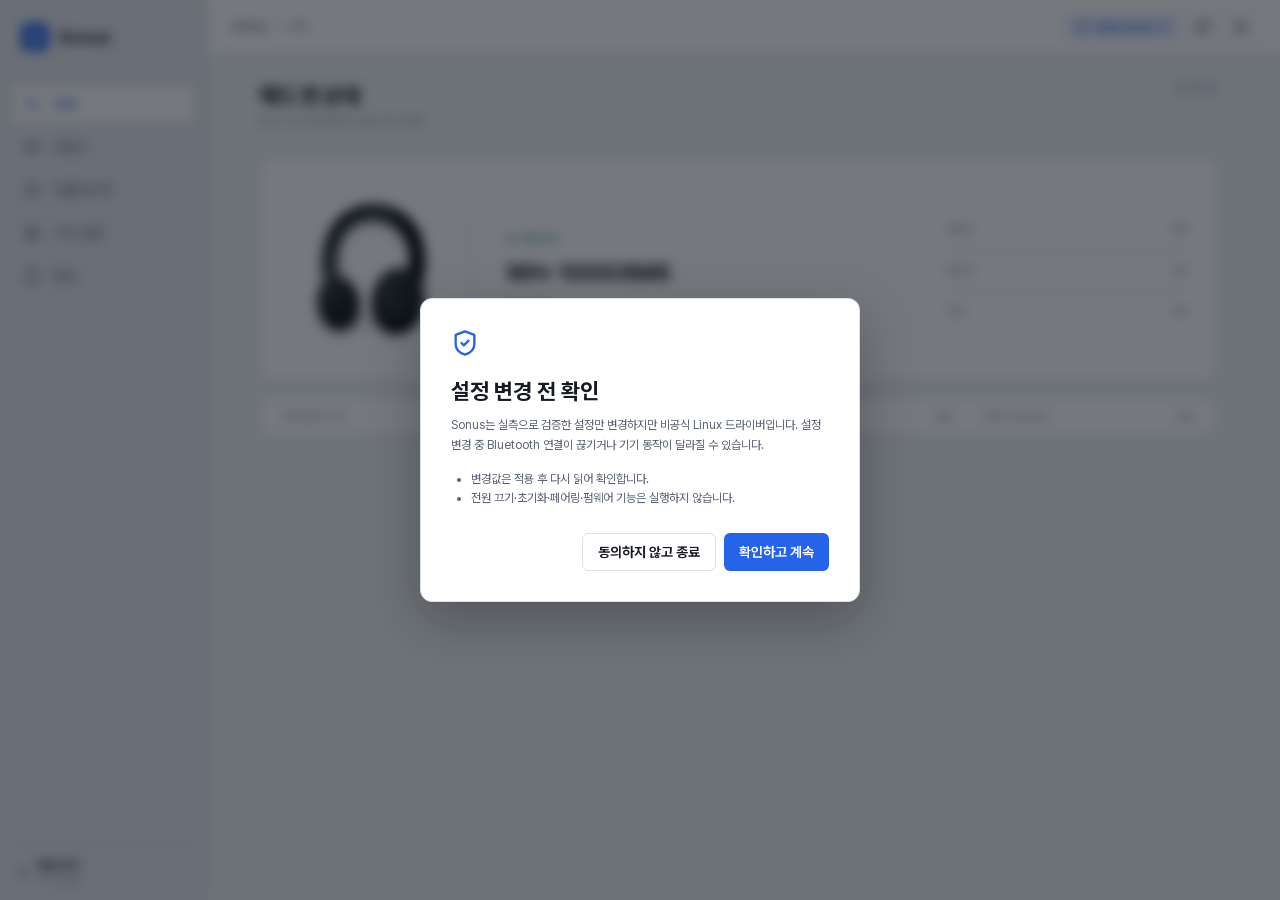
==== src/sonus/gui/web/index.html @ 7a188a66 "feat: 데스크톱 GUI 완성과 사용자 경험 개선" ====
<!doctype html>
<html lang="ko" data-theme="light">
<head>
  <meta charset="UTF-8"><meta name="viewport" content="width=device-width,initial-scale=1">
  <meta name="color-scheme" content="light dark"><title>Sonus</title>
  <link rel="stylesheet" href="styles.css"><script src="qrc:///qtwebchannel/qwebchannel.js"></script><script type="module" src="app.js"></script>
</head>
<body>
  <aside class="sidebar">
    <button class="brand nav-link" data-view="status"><span class="brand-mark"><i></i><i></i><i></i></span><b>Sonus</b></button>
    <nav aria-label="주 메뉴">
      <button class="nav-link active" data-view="status"><svg><use href="assets/lucide.svg#activity"/></svg>상태</button>
      <button class="nav-link" data-view="sound"><svg><use href="assets/lucide.svg#volume-2"/></svg>사운드</button>
      <button class="nav-link" data-view="equalizer"><svg><use href="assets/lucide.svg#sliders"/></svg>이퀄라이저</button>
      <button class="nav-link" data-view="device"><svg><use href="assets/lucide.svg#settings"/></svg>기기 설정</button>
      <button class="nav-link" data-view="about"><svg><use href="assets/lucide.svg#info"/></svg>정보</button>
    </nav>
    <div class="side-status"><i data-status-dot></i><div><strong data-side-status>연결 대기</strong><small data-device-address>기기 미선택</small></div></div>
  </aside>
  <div class="shell">
    <header class="topbar"><div class="crumb"><strong>Sonus</strong><span>/</span><span data-view-title>상태</span></div><div class="top-actions">
      <span class="verified-badge"><svg><use href="assets/lucide.svg#shield-check"/></svg>검증된 설정만 쓰기</span>
      <button class="icon-button" data-refresh title="새로고침"><svg><use href="assets/lucide.svg#refresh-cw"/></svg></button>
      <button class="icon-button" data-theme-toggle title="테마 전환"><svg><use href="assets/lucide.svg#sun"/></svg></button>
    </div></header>
    <main class="content-scroll">
      <section class="view active" data-view-panel="status"><div class="page-heading"><div><h1>헤드셋 상태</h1><p>WH-1000XM6에서 읽은 최신 정보</p></div><span data-sync-time>동기화 전</span></div>
        <article class="device-summary panel"><img src="assets/wh-1000xm6-black.svg" alt="WH-1000XM6"><div><span class="connection-label"><i></i><span data-connection-label>연결 대기</span></span><h2 data-feature="model_name">WH-1000XM6</h2><p><span data-feature="codec">—</span> · <span data-feature="connection_mode">—</span></p></div><dl><div><dt>배터리</dt><dd data-feature="battery">—</dd></div><div><dt>펌웨어</dt><dd data-feature="firmware_version">—</dd></div><div><dt>착용</dt><dd data-feature="wearing_status">—</dd></div></dl></article>
        <article class="panel info-grid"><div><small>Bluetooth 주소</small><strong class="mono" data-current-mac>—</strong></div><div><small>RFCOMM 채널</small><strong data-current-channel>—</strong></div><div><small>DSEE Extreme</small><strong data-feature="dsee">—</strong></div></article>
      </section>
      <section class="view" data-view-panel="sound"><div class="page-heading"><div><h1>사운드</h1><p>검증된 기능은 즉시 적용 후 재조회합니다.</p></div></div><article class="panel settings-list">
        <div class="setting-row readonly"><div><strong>노이즈 제어</strong><small data-detail="noise_control">현재 운용 상태만 표시</small></div><output data-feature="noise_control">—</output><svg><use href="assets/lucide.svg#lock"/></svg></div>
        <label class="setting-row"><div><strong>DSEE Extreme</strong><small>압축 음원의 고음역 보완</small></div><input type="checkbox" data-toggle="dsee"><span class="switch"></span></label>
        <label class="setting-row"><div><strong>Speak-to-Chat</strong><small>말하기 감지 시 재생 일시정지</small></div><input type="checkbox" data-toggle="speak_to_chat"><span class="switch"></span></label>
        <label class="setting-row"><div><strong>착용 감지 자동 일시정지</strong><small>헤드셋을 벗으면 재생 정지</small></div><input type="checkbox" data-toggle="auto_pause"><span class="switch"></span></label>
        <label class="setting-row"><div><strong>Bluetooth 연결 모드</strong><small>음질 또는 연결 안정성 우선</small></div><select data-select="connection_mode"><option value="sound_quality">음질 우선</option><option value="stable_connection">연결 우선</option></select></label>
      </article></section>
      <section class="view" data-view-panel="equalizer"><div class="page-heading"><div><h1>이퀄라이저</h1><p>밴드를 놓으면 전체 프로필을 검증 적용합니다.</p></div><strong data-eq-preset>프리셋 —</strong></div><article class="panel eq-panel"><div class="eq-bars" data-eq-bars></div><div class="eq-axis"><span>01</span><span>02</span><span>03</span><span>04</span><span>05</span><span>06</span><span>07</span><span>08</span><span>09</span><span>10</span></div></article></section>
      <section class="view" data-view-panel="device"><div class="page-heading"><div><h1>기기 설정</h1><p>헤드셋 편의 기능</p></div></div><article class="panel settings-list">
        <label class="setting-row"><div><strong>착용 해제 시 자동 전원 끄기</strong><small>마지막 시간 설정은 그대로 보존</small></div><input type="checkbox" data-toggle="auto_power_off"><span class="switch"></span></label>
        <label class="setting-row"><div><strong>음성 안내</strong><small data-feature="voice_guidance">—</small></div><input type="checkbox" data-toggle="voice_guidance"><span class="switch"></span></label>
        <label class="setting-row"><div><strong>음성 안내 음량</strong><small>−2에서 2 사이</small></div><input type="range" min="-2" max="2" data-range="voice_guidance_volume"><output data-feature="voice_guidance_volume">—</output></label>
        <div class="setting-row readonly"><div><strong>안전 청취</strong><small>기능 지원 여부만 확인 가능</small></div><output data-feature="safe_listening">—</output><svg><use href="assets/lucide.svg#lock"/></svg></div>
        <div class="setting-row readonly"><div><strong>안전 음량 제어</strong><small>기능 지원 여부만 확인 가능</small></div><output data-feature="safe_volume">—</output><svg><use href="assets/lucide.svg#lock"/></svg></div>
      </article></section>
      <section class="view" data-view-panel="about"><div class="page-heading"><div><h1>Sonus 정보</h1><p>Linux용 WH-1000XM6 제어 앱</p></div></div><article class="panel about-panel"><span class="brand-mark big"><i></i><i></i><i></i></span><h2>Sonus 0.1.0</h2><p>실기기에서 변경과 원복을 확인한 설정만 활성화됩니다. ANC와 안전 청취 항목은 정확한 원상 복원을 보장할 수 없어 조회 전용입니다.</p><dl><div><dt>인터페이스</dt><dd>PyQt6 · Qt WebEngine</dd></div><div><dt>아이콘</dt><dd>Lucide (ISC)</dd></div></dl></article></section>
    </main>
  </div>
  <div class="overlay" data-disclaimer><section class="dialog"><svg class="dialog-icon"><use href="assets/lucide.svg#shield-check"/></svg><h1>설정 변경 전 확인</h1><p>Sonus는 실측으로 검증한 설정만 변경하지만 비공식 Linux 드라이버입니다. 설정 변경 중 Bluetooth 연결이 끊기거나 기기 동작이 달라질 수 있습니다.</p><ul><li>변경값은 적용 후 다시 읽어 확인합니다.</li><li>전원 끄기·초기화·페어링·펌웨어 기능은 실행하지 않습니다.</li></ul><div class="dialog-actions"><button class="secondary" data-disclaimer-reject>동의하지 않고 종료</button><button class="primary" data-disclaimer-accept>확인하고 계속</button></div></section></div>
  <div class="overlay hidden" data-connect-overlay><form class="dialog" data-connect-form><svg class="dialog-icon"><use href="assets/lucide.svg#headphones"/></svg><h1>헤드셋 연결</h1><p>저장했거나 Bluetooth에 등록된 기기를 선택하세요.</p><label>등록된 기기<select name="saved" data-device-select><option value="">직접 입력</option></select></label><button type="button" class="secondary full" data-scan>기기 목록 새로고침</button><label>Bluetooth 주소<input name="mac" value="58:18:62:1F:C9:CB" required pattern="[0-9A-Fa-f]{2}(:[0-9A-Fa-f]{2}){5}"></label><label>RFCOMM 채널<input name="channel" type="number" value="9" min="1" max="30" required></label><button class="primary full" type="submit">연결</button></form></div>
  <div class="toast" data-toast role="status" aria-live="polite"></div>
</body></html>
---- src/sonus/gui/web/styles.css ----
@font-face{font-family:Pretendard;font-weight:100 900;font-display:swap;src:url("assets/PretendardVariable.woff2") format("woff2-variations")}
:root{color-scheme:light;--blue:#2563eb;--blue-soft:#eaf1ff;--bg:#eef1f5;--side:#e5e9ef;--surface:#fff;--surface-2:#f7f8fa;--line:#d9dee7;--text:#161a22;--sub:#596273;--muted:#8992a1;--ok:#16805d;--nav:208px;--top:54px;--font:Pretendard,"Segoe UI",sans-serif}
[data-theme=dark]{color-scheme:dark;--blue:#60a5fa;--blue-soft:#172a4a;--bg:#11141a;--side:#171b22;--surface:#1c2129;--surface-2:#161a21;--line:#323946;--text:#f2f4f7;--sub:#b4bbc6;--muted:#7f8998;--ok:#58cda4}
*{box-sizing:border-box}html,body{width:100%;height:100%;margin:0;overflow:hidden;background:var(--bg);color:var(--text);font:14px var(--font)}button,input,select{font:inherit;color:inherit}button{cursor:pointer}svg{width:18px;height:18px;fill:none;stroke:currentColor;stroke-width:2;stroke-linecap:round;stroke-linejoin:round}
.sidebar{position:fixed;inset:0 auto 0 0;width:var(--nav);padding:18px 12px 15px;display:flex;flex-direction:column;background:var(--side);border-right:1px solid var(--line)}.brand{height:38px;padding:0 9px;display:flex;align-items:center;gap:10px;border:0;background:transparent;font-size:17px}.brand-mark{width:28px;height:28px;display:flex;align-items:center;justify-content:center;gap:2px;border-radius:8px;background:var(--blue)}.brand-mark i{width:2px;border-radius:2px;background:#fff}.brand-mark i:nth-child(1){height:8px}.brand-mark i:nth-child(2){height:15px}.brand-mark i:nth-child(3){height:11px}.brand-mark.big{width:38px;height:38px}.sidebar nav{margin-top:28px;display:grid;gap:3px}.sidebar nav button{height:40px;padding:0 11px;display:flex;align-items:center;gap:12px;border:1px solid transparent;border-radius:7px;background:transparent;color:var(--sub);text-align:left}.sidebar nav button svg{width:16px}.sidebar nav button:hover{background:color-mix(in srgb,var(--surface) 55%,transparent)}.sidebar nav button.active{border-color:var(--line);background:var(--surface);color:var(--blue)}.side-status{margin-top:auto;padding:14px 8px 0;display:flex;align-items:center;gap:10px;border-top:1px solid var(--line)}.side-status>i,.connection-label i{width:7px;height:7px;border-radius:50%;background:var(--muted)}.side-status>i.online,.connection-label i.online{background:var(--ok);box-shadow:0 0 0 4px color-mix(in srgb,var(--ok) 14%,transparent)}.side-status>i.busy,.connection-label i.busy{background:var(--blue)}.side-status div{min-width:0;display:grid;gap:2px}.side-status strong{font-size:11px}.side-status small{overflow:hidden;text-overflow:ellipsis;color:var(--muted);font-size:9px}
.shell{height:100vh;margin-left:var(--nav);display:grid;grid-template-rows:var(--top) minmax(0,1fr)}.topbar{padding:0 24px;display:flex;align-items:center;justify-content:space-between;background:var(--surface);border-bottom:1px solid var(--line)}.crumb{display:flex;gap:8px;color:var(--muted);font-size:11px}.crumb strong{color:var(--sub)}.top-actions{display:flex;align-items:center;gap:7px}.verified-badge{height:28px;padding:0 9px;display:flex;align-items:center;gap:6px;border-radius:6px;background:var(--blue-soft);color:var(--blue);font-size:10px;font-weight:650}.verified-badge svg{width:14px}.icon-button{width:31px;height:31px;display:grid;place-items:center;border:1px solid var(--line);border-radius:6px;background:var(--surface)}.icon-button svg{width:15px}
.content-scroll{min-height:0;overflow-y:scroll;scrollbar-gutter:stable;padding:28px clamp(24px,4vw,56px) 46px}.content-scroll::-webkit-scrollbar{width:11px}.content-scroll::-webkit-scrollbar-track{background:transparent}.content-scroll::-webkit-scrollbar-thumb{border:3px solid transparent;border-radius:8px;background:color-mix(in srgb,var(--muted) 50%,transparent);background-clip:padding-box}.view{display:none;max-width:1040px;margin:0 auto}.view.active{display:block}.page-heading{height:58px;margin-bottom:17px;display:flex;align-items:flex-start;justify-content:space-between}.page-heading h1{margin:0 0 5px;font-size:23px;letter-spacing:-.03em}.page-heading p,.page-heading>span{margin:0;color:var(--muted);font-size:11px}.panel{border:1px solid var(--line);border-radius:10px;background:var(--surface)}
.device-summary{min-height:225px;padding:24px 30px;display:grid;grid-template-columns:180px 1fr 240px;align-items:center}.device-summary>img{width:155px;height:155px;object-fit:contain}.device-summary>div{padding:12px 35px;border-left:1px solid var(--line)}.connection-label{display:flex;align-items:center;gap:7px;color:var(--ok);font-size:10px}.device-summary h2{margin:14px 0 4px;font-size:24px}.device-summary p{margin:0;color:var(--muted)}.device-summary dl{margin:0}.device-summary dl div,.info-grid>div{padding:12px 0;display:flex;align-items:center;justify-content:space-between;border-bottom:1px solid var(--line)}.device-summary dl div:last-child{border:0}.device-summary dt,.info-grid small{color:var(--muted);font-size:10px}.device-summary dd{margin:0;font-weight:650}.info-grid{margin-top:13px;padding:0 24px;display:grid;grid-template-columns:2fr 1fr 1fr;gap:32px}.info-grid>div{border:0}.mono{font:11px ui-monospace,monospace}
.settings-list{padding:0 24px}.setting-row{min-height:70px;display:grid;grid-template-columns:minmax(0,1fr) auto;align-items:center;gap:18px;border-bottom:1px solid var(--line)}.setting-row:last-child{border:0}.setting-row>div{display:grid;gap:4px}.setting-row strong{font-size:13px}.setting-row small{color:var(--muted);font-size:10px}.setting-row output{color:var(--sub);font-size:11px}.setting-row.readonly{grid-template-columns:minmax(0,1fr) auto 22px}.setting-row.readonly>svg{width:14px;color:var(--muted)}.setting-row input[type=checkbox]{position:absolute;opacity:0;pointer-events:none}.switch{width:38px;height:22px;padding:3px;border-radius:20px;background:var(--line);transition:.15s}.switch:after{content:"";display:block;width:16px;height:16px;border-radius:50%;background:#fff;box-shadow:0 1px 3px #0003;transition:.15s}.setting-row input:checked+.switch{background:var(--blue)}.setting-row input:checked+.switch:after{transform:translateX(16px)}select{height:34px;padding:0 30px 0 10px;border:1px solid var(--line);border-radius:6px;background:var(--surface-2)}input[type=range]{width:150px;accent-color:var(--blue)}
.eq-panel{padding:22px 26px}.eq-bars{height:330px;display:grid;grid-template-columns:repeat(10,1fr);align-items:center;gap:12px}.eq-band{height:270px;display:flex;justify-content:center}.eq-band input{width:270px;transform:rotate(-90deg);accent-color:var(--blue)}.eq-axis{display:grid;grid-template-columns:repeat(10,1fr);color:var(--muted);font:9px ui-monospace,monospace;text-align:center}.about-panel{padding:30px;max-width:700px}.about-panel h2{margin:20px 0 8px}.about-panel p{color:var(--sub);line-height:1.7}.about-panel dl{margin:25px 0 0}.about-panel dl div{padding:12px 0;display:grid;grid-template-columns:140px 1fr;border-top:1px solid var(--line)}.about-panel dt{color:var(--muted)}.about-panel dd{margin:0}
.overlay{position:fixed;inset:0;z-index:20;display:grid;place-items:center;background:rgba(10,15,24,.56);backdrop-filter:blur(6px)}.overlay.hidden{display:none}.dialog{width:min(440px,calc(100vw - 40px));padding:30px;border:1px solid var(--line);border-radius:12px;background:var(--surface);box-shadow:0 18px 55px #0004}.dialog-icon{width:28px;height:28px;color:var(--blue)}.dialog h1{margin:18px 0 8px;font-size:22px}.dialog p,.dialog li{color:var(--sub);font-size:12px;line-height:1.65}.dialog ul{padding-left:20px}.dialog label{margin-top:13px;display:grid;gap:6px;color:var(--sub);font-size:10px}.dialog input,.dialog select{height:38px;padding:0 10px;border:1px solid var(--line);border-radius:6px;background:var(--surface-2)}.dialog-actions{margin-top:24px;display:flex;justify-content:flex-end;gap:8px}.primary,.secondary{height:38px;padding:0 15px;border-radius:6px;font-weight:650}.primary{border:0;background:var(--blue);color:#fff}.secondary{border:1px solid var(--line);background:var(--surface)}.full{width:100%;margin-top:13px}.toast{position:fixed;right:20px;bottom:20px;z-index:30;max-width:380px;padding:12px 15px;border:1px solid var(--line);border-radius:7px;background:var(--surface);box-shadow:0 10px 30px #0003;opacity:0;transform:translateY(7px);pointer-events:none;transition:.15s}.toast.visible{opacity:1;transform:none}button:disabled,input:disabled,select:disabled{opacity:.5;cursor:not-allowed}:focus-visible{outline:3px solid color-mix(in srgb,var(--blue) 30%,transparent);outline-offset:2px}
@media(max-width:880px){:root{--nav:178px}.device-summary{grid-template-columns:140px 1fr}.device-summary>img{width:120px}.device-summary dl{grid-column:1/-1;display:grid;grid-template-columns:repeat(3,1fr)}.device-summary dl div{padding:14px}.info-grid{grid-template-columns:1fr}.info-grid>div{border-bottom:1px solid var(--line)}}
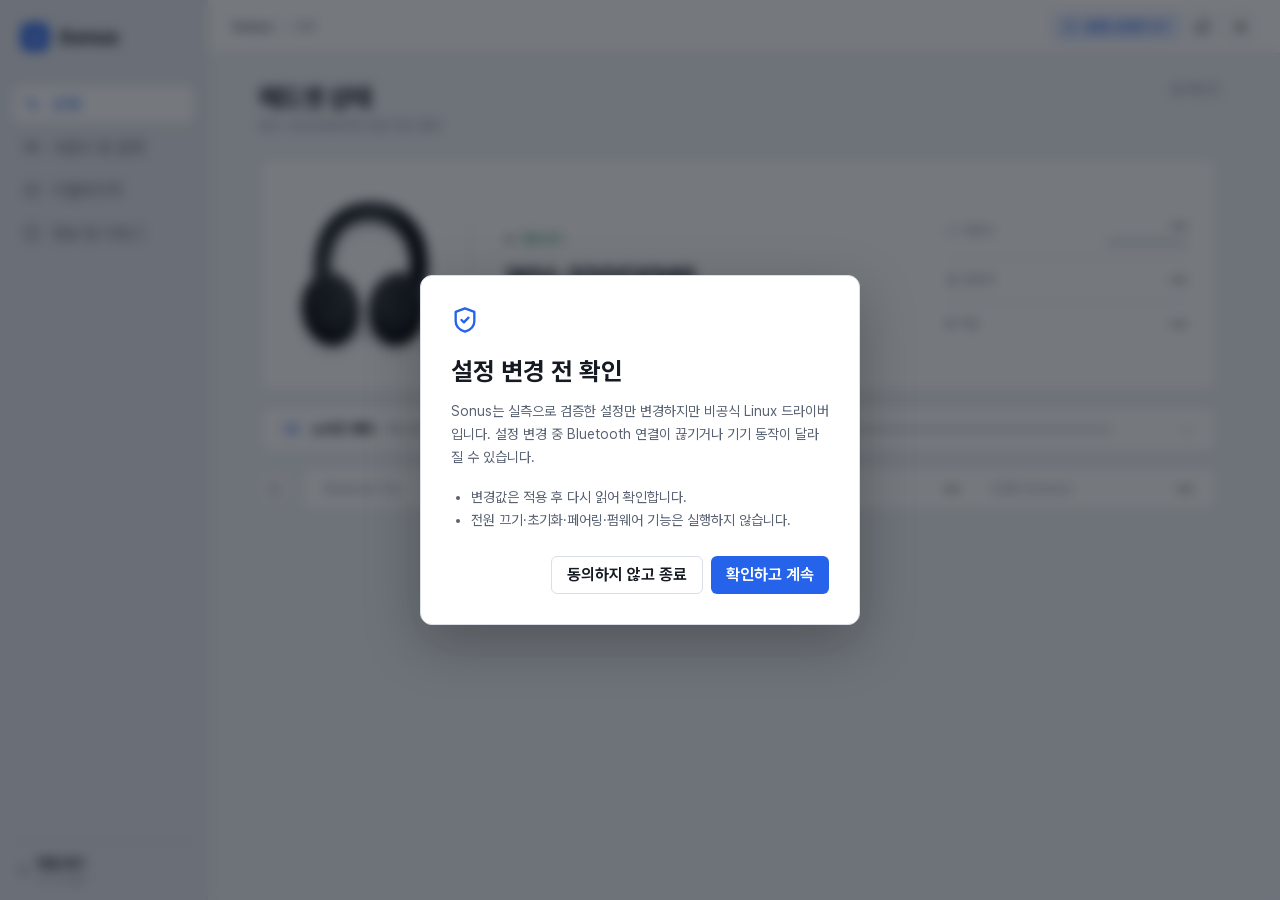
==== commit 6f66841e: "feat: 데스크톱 GUI 디자인 다듬기와 설정 화면 확장 메뉴를 4개(상태/사운드 및 설정/이퀄라이저/정보 및 디버그)로 재구성하고 "정보 및 디버그"는 정보·디버그·Discla" ====
--- a/src/sonus/gui/web/index.html
+++ b/src/sonus/gui/web/index.html
@@ -10,43 +10,107 @@
     <button class="brand nav-link" data-view="status"><span class="brand-mark"><i></i><i></i><i></i></span><b>Sonus</b></button>
     <nav aria-label="주 메뉴">
       <button class="nav-link active" data-view="status"><svg><use href="assets/lucide.svg#activity"/></svg>상태</button>
-      <button class="nav-link" data-view="sound"><svg><use href="assets/lucide.svg#volume-2"/></svg>사운드</button>
+      <button class="nav-link" data-view="sound"><svg><use href="assets/lucide.svg#volume-2"/></svg>사운드 및 설정</button>
       <button class="nav-link" data-view="equalizer"><svg><use href="assets/lucide.svg#sliders"/></svg>이퀄라이저</button>
-      <button class="nav-link" data-view="device"><svg><use href="assets/lucide.svg#settings"/></svg>기기 설정</button>
-      <button class="nav-link" data-view="about"><svg><use href="assets/lucide.svg#info"/></svg>정보</button>
+      <button class="nav-link" data-view="about"><svg><use href="assets/lucide.svg#info"/></svg>정보 및 디버그</button>
     </nav>
     <div class="side-status"><i data-status-dot></i><div><strong data-side-status>연결 대기</strong><small data-device-address>기기 미선택</small></div></div>
   </aside>
   <div class="shell">
     <header class="topbar"><div class="crumb"><strong>Sonus</strong><span>/</span><span data-view-title>상태</span></div><div class="top-actions">
-      <span class="verified-badge"><svg><use href="assets/lucide.svg#shield-check"/></svg>검증된 설정만 쓰기</span>
+      <button type="button" class="verified-badge" data-unlock-toggle title="눌러서 검증된 설정의 쓰기 잠금을 해제하거나 다시 잠급니다"><svg data-unlock-icon><use href="assets/lucide.svg#lock"/></svg><span data-unlock-label>검증된 설정만 쓰기</span></button>
       <button class="icon-button" data-refresh title="새로고침"><svg><use href="assets/lucide.svg#refresh-cw"/></svg></button>
       <button class="icon-button" data-theme-toggle title="테마 전환"><svg><use href="assets/lucide.svg#sun"/></svg></button>
     </div></header>
     <main class="content-scroll">
       <section class="view active" data-view-panel="status"><div class="page-heading"><div><h1>헤드셋 상태</h1><p>WH-1000XM6에서 읽은 최신 정보</p></div><span data-sync-time>동기화 전</span></div>
-        <article class="device-summary panel"><img src="assets/wh-1000xm6-black.svg" alt="WH-1000XM6"><div><span class="connection-label"><i></i><span data-connection-label>연결 대기</span></span><h2 data-feature="model_name">WH-1000XM6</h2><p><span data-feature="codec">—</span> · <span data-feature="connection_mode">—</span></p></div><dl><div><dt>배터리</dt><dd data-feature="battery">—</dd></div><div><dt>펌웨어</dt><dd data-feature="firmware_version">—</dd></div><div><dt>착용</dt><dd data-feature="wearing_status">—</dd></div></dl></article>
-        <article class="panel info-grid"><div><small>Bluetooth 주소</small><strong class="mono" data-current-mac>—</strong></div><div><small>RFCOMM 채널</small><strong data-current-channel>—</strong></div><div><small>DSEE Extreme</small><strong data-feature="dsee">—</strong></div></article>
+        <article class="device-summary panel"><img src="assets/wh-1000xm6-black.svg" alt="WH-1000XM6"><div><span class="connection-label"><i></i><span data-connection-label>연결 대기</span></span><h2 data-feature="model_name">WH-1000XM6</h2><p><span data-feature="codec">—</span> · <span data-feature="connection_mode">—</span></p></div><dl>
+          <div><dt><svg><use href="assets/lucide.svg#battery"/></svg>배터리</dt><dd><span data-feature="battery">—</span><div class="meter" data-battery-meter title="배터리 잔량 게이지"><i data-battery-fill></i></div></dd></div>
+          <div><dt><svg><use href="assets/lucide.svg#cpu"/></svg>펌웨어</dt><dd data-feature="firmware_version">—</dd></div>
+          <div><dt><i class="wear-dot" data-wear-dot></i>착용</dt><dd data-feature="wearing_status">—</dd></div>
+        </dl></article>
+        <article class="panel status-noise-card" title="노이즈 제어 요약 (자세한 조절은 사운드 및 설정 탭에서)">
+          <svg><use href="assets/lucide.svg#volume-2"/></svg>
+          <strong>노이즈 제어</strong>
+          <span data-status-noise-mode>확인 중</span>
+          <div class="meter" data-status-noise-meter title="주변 소리 레벨 게이지 (0–20, 꺼짐 상태에서는 표시하지 않음)"><i data-status-noise-fill></i></div>
+          <span class="meter-value" data-status-noise-level>—</span>
+        </article>
+        <div class="masked-row">
+          <button type="button" class="icon-button" data-mask-toggle title="Bluetooth 주소·RFCOMM 채널 표시 또는 숨기기"><svg><use href="assets/lucide.svg#lock"/></svg></button>
+          <article class="panel info-grid"><div><small>Bluetooth 주소</small><strong class="mono" data-current-mac>—</strong></div><div><small>RFCOMM 채널</small><strong data-current-channel>—</strong></div><div><small>DSEE Extreme</small><strong data-feature="dsee">—</strong></div></article>
+        </div>
       </section>
-      <section class="view" data-view-panel="sound"><div class="page-heading"><div><h1>사운드</h1><p>검증된 기능은 즉시 적용 후 재조회합니다.</p></div></div><article class="panel settings-list">
-        <div class="setting-row readonly"><div><strong>노이즈 제어</strong><small data-detail="noise_control">현재 운용 상태만 표시</small></div><output data-feature="noise_control">—</output><svg><use href="assets/lucide.svg#lock"/></svg></div>
-        <label class="setting-row"><div><strong>DSEE Extreme</strong><small>압축 음원의 고음역 보완</small></div><input type="checkbox" data-toggle="dsee"><span class="switch"></span></label>
-        <label class="setting-row"><div><strong>Speak-to-Chat</strong><small>말하기 감지 시 재생 일시정지</small></div><input type="checkbox" data-toggle="speak_to_chat"><span class="switch"></span></label>
-        <label class="setting-row"><div><strong>착용 감지 자동 일시정지</strong><small>헤드셋을 벗으면 재생 정지</small></div><input type="checkbox" data-toggle="auto_pause"><span class="switch"></span></label>
-        <label class="setting-row"><div><strong>Bluetooth 연결 모드</strong><small>음질 또는 연결 안정성 우선</small></div><select data-select="connection_mode"><option value="sound_quality">음질 우선</option><option value="stable_connection">연결 우선</option></select></label>
-      </article></section>
-      <section class="view" data-view-panel="equalizer"><div class="page-heading"><div><h1>이퀄라이저</h1><p>밴드를 놓으면 전체 프로필을 검증 적용합니다.</p></div><strong data-eq-preset>프리셋 —</strong></div><article class="panel eq-panel"><div class="eq-bars" data-eq-bars></div><div class="eq-axis"><span>01</span><span>02</span><span>03</span><span>04</span><span>05</span><span>06</span><span>07</span><span>08</span><span>09</span><span>10</span></div></article></section>
-      <section class="view" data-view-panel="device"><div class="page-heading"><div><h1>기기 설정</h1><p>헤드셋 편의 기능</p></div></div><article class="panel settings-list">
-        <label class="setting-row"><div><strong>착용 해제 시 자동 전원 끄기</strong><small>마지막 시간 설정은 그대로 보존</small></div><input type="checkbox" data-toggle="auto_power_off"><span class="switch"></span></label>
-        <label class="setting-row"><div><strong>음성 안내</strong><small data-feature="voice_guidance">—</small></div><input type="checkbox" data-toggle="voice_guidance"><span class="switch"></span></label>
-        <label class="setting-row"><div><strong>음성 안내 음량</strong><small>−2에서 2 사이</small></div><input type="range" min="-2" max="2" data-range="voice_guidance_volume"><output data-feature="voice_guidance_volume">—</output></label>
-        <div class="setting-row readonly"><div><strong>안전 청취</strong><small>기능 지원 여부만 확인 가능</small></div><output data-feature="safe_listening">—</output><svg><use href="assets/lucide.svg#lock"/></svg></div>
-        <div class="setting-row readonly"><div><strong>안전 음량 제어</strong><small>기능 지원 여부만 확인 가능</small></div><output data-feature="safe_volume">—</output><svg><use href="assets/lucide.svg#lock"/></svg></div>
-      </article></section>
-      <section class="view" data-view-panel="about"><div class="page-heading"><div><h1>Sonus 정보</h1><p>Linux용 WH-1000XM6 제어 앱</p></div></div><article class="panel about-panel"><span class="brand-mark big"><i></i><i></i><i></i></span><h2>Sonus 0.1.0</h2><p>실기기에서 변경과 원복을 확인한 설정만 활성화됩니다. ANC와 안전 청취 항목은 정확한 원상 복원을 보장할 수 없어 조회 전용입니다.</p><dl><div><dt>인터페이스</dt><dd>PyQt6 · Qt WebEngine</dd></div><div><dt>아이콘</dt><dd>Lucide (ISC)</dd></div></dl></article></section>
+      <section class="view" data-view-panel="sound"><div class="page-heading"><div><h1>사운드 및 설정</h1><p>검증된 기능은 즉시 적용 후 재조회합니다.</p></div></div>
+        <p class="inline-note warn hidden" data-lock-note>잠금이 걸려 있어 이 화면의 설정을 변경할 수 없습니다. 우측 상단의 "검증된 설정만 쓰기"를 눌러 잠금을 해제하세요.</p>
+        <h2 class="section-group">사운드</h2>
+        <p class="inline-note hidden" data-noise-lock-note>헤드셋을 착용해야 노이즈 제어를 변경할 수 있습니다. 벗은 상태에서는 실제 설정값을 정확히 읽거나 검증할 수 없습니다.</p>
+        <article class="panel settings-list">
+          <label class="setting-row" title="착용 중일 때만 검증된 값을 쓸 수 있습니다. 벗은 상태의 값은 실제 설정이 아니라 현재 운용 상태만 나타냅니다.">
+            <div><strong>노이즈 제어 모드</strong><small data-noise-hint>확인 중</small></div>
+            <select data-noise-mode-select>
+              <option value="noise_cancelling">노이즈 캔슬링</option>
+              <option value="ambient_sound">주변 소리</option>
+            </select>
+          </label>
+          <label class="setting-row" title="주변 소리 모드일 때 외부 소리를 얼마나 들려줄지 정합니다 (0–20). 착용 중일 때만 변경할 수 있습니다.">
+            <div><strong>주변 소리 레벨</strong><small>0에서 20 사이</small></div>
+            <div class="range-with-output"><input type="range" min="0" max="20" data-noise-level-range><output data-noise-level-output>—</output></div>
+          </label>
+          <label class="setting-row" title="압축된 음원의 고음역을 보완해 원음에 가깝게 재생합니다."><div><strong>DSEE Extreme</strong><small>압축 음원의 고음역 보완</small></div><input type="checkbox" data-toggle="dsee"><span class="switch"></span></label>
+          <label class="setting-row" title="말하기를 감지하면 재생을 자동으로 일시정지합니다."><div><strong>Speak-to-Chat</strong><small>말하기 감지 시 재생 일시정지</small></div><input type="checkbox" data-toggle="speak_to_chat"><span class="switch"></span></label>
+          <label class="setting-row" title="헤드셋을 벗으면 재생을 자동으로 멈춥니다."><div><strong>착용 감지 자동 일시정지</strong><small>헤드셋을 벗으면 재생 정지</small></div><input type="checkbox" data-toggle="auto_pause"><span class="switch"></span></label>
+          <label class="setting-row" title="음질 우선은 고음질 코덱을, 연결 우선은 끊김 없는 연결을 우선합니다."><div><strong>Bluetooth 연결 모드</strong><small>음질 또는 연결 안정성 우선</small></div><select data-select="connection_mode"><option value="sound_quality">음질 우선</option><option value="stable_connection">연결 우선</option></select></label>
+        </article>
+        <h2 class="section-group">편의 기능</h2>
+        <article class="panel settings-list">
+          <label class="setting-row" title="헤드셋을 벗은 채 일정 시간이 지나면 자동으로 전원을 끕니다."><div><strong>착용 해제 시 자동 전원 끄기</strong><small>마지막 시간 설정은 그대로 보존</small></div><input type="checkbox" data-toggle="auto_power_off"><span class="switch"></span></label>
+          <label class="setting-row" title="배터리·연결 상태 변화를 음성으로 안내합니다."><div><strong>음성 안내</strong><small data-feature="voice_guidance">—</small></div><input type="checkbox" data-toggle="voice_guidance"><span class="switch"></span></label>
+          <label class="setting-row" title="음성 안내 소리 크기를 −2에서 2 사이로 조절합니다."><div><strong>음성 안내 음량</strong><small>−2에서 2 사이</small></div><div class="range-with-output"><input type="range" min="-2" max="2" data-range="voice_guidance_volume"><output data-feature="voice_guidance_volume">—</output></div></label>
+          <div class="setting-row readonly" title="이 항목의 응답은 현재 설정값이 아니라 기기의 지원 여부를 나타내 조회만 가능합니다."><div><strong>안전 청취</strong><small>기능 지원 여부만 확인 가능 (현재 설정값 아님)</small></div><output data-support="safe_listening">—</output><svg><use href="assets/lucide.svg#lock"/></svg></div>
+          <div class="setting-row readonly" title="이 항목의 응답은 현재 설정값이 아니라 기기의 지원 여부를 나타내 조회만 가능합니다."><div><strong>안전 음량 제어</strong><small>기능 지원 여부만 확인 가능 (현재 설정값 아님)</small></div><output data-support="safe_volume">—</output><svg><use href="assets/lucide.svg#lock"/></svg></div>
+        </article>
+      </section>
+      <section class="view" data-view-panel="equalizer"><div class="page-heading"><div><h1>이퀄라이저</h1><p>밴드를 놓으면 전체 프로필을 검증 적용합니다.</p></div><strong data-eq-preset>프리셋 —</strong></div>
+        <p class="inline-note warn hidden" data-lock-note>잠금이 걸려 있어 이 화면의 설정을 변경할 수 없습니다. 우측 상단의 "검증된 설정만 쓰기"를 눌러 잠금을 해제하세요.</p>
+        <article class="panel eq-panel"><div class="eq-bars" data-eq-bars></div><div class="eq-axis"><span>01</span><span>02</span><span>03</span><span>04</span><span>05</span><span>06</span><span>07</span><span>08</span><span>09</span><span>10</span></div></article></section>
+      <section class="view" data-view-panel="about"><div class="page-heading"><div><h1>정보 및 디버그</h1><p>Linux용 WH-1000XM6 제어 앱</p></div></div>
+        <nav class="subtabs" aria-label="정보 하위 메뉴">
+          <button type="button" class="subtab active" data-subtab="info">정보</button>
+          <button type="button" class="subtab" data-subtab="debug">디버그</button>
+          <button type="button" class="subtab" data-subtab="disclaimer">Disclaimer</button>
+        </nav>
+        <div class="subview active" data-subview="info">
+          <article class="panel about-panel"><span class="brand-mark big"><i></i><i></i><i></i></span><h2>Sonus 0.1.0</h2><p>실기기에서 변경과 원복을 확인한 설정만 활성화됩니다. ANC와 안전 청취 항목은 정확한 원상 복원을 보장할 수 없어 조회 전용입니다.</p><dl><div><dt>인터페이스</dt><dd>PyQt6 · Qt WebEngine</dd></div></dl></article>
+        </div>
+        <div class="subview" data-subview="debug">
+          <article class="panel debug-panel">
+            <div class="debug-toolbar"><p>이 탭이 열려 있는 동안 이전 조회가 끝난 뒤 3초 간격으로 센서 값을 실시간으로 다시 읽습니다.</p><span data-debug-sync>대기 중</span></div>
+            <div class="debug-grid">
+              <div class="debug-card"><h3>배터리</h3><svg class="sparkline" viewBox="0 0 200 60" preserveAspectRatio="none" data-sparkline="battery"><polyline points=""/></svg><strong data-debug-value="battery">—</strong></div>
+              <div class="debug-card"><h3>주변 소리 레벨</h3><svg class="sparkline" viewBox="0 0 200 60" preserveAspectRatio="none" data-sparkline="ambient"><polyline points=""/></svg><strong data-debug-value="ambient">—</strong></div>
+              <div class="debug-card"><h3>착용 상태 (근접 센서)</h3><ol class="debug-timeline" data-wearing-timeline><li>대기 중</li></ol></div>
+            </div>
+            <h3 class="debug-subheading">원시 응답 (해독되지 않은 바이트 포함)</h3>
+            <p class="inline-note">본인 기기 진단용 데이터입니다. 스크린샷을 공유하기 전 MAC 주소 등 기기 식별 정보가 포함되어 있지 않은지 확인하세요.</p>
+            <div class="debug-table-wrap"><table class="debug-table"><thead><tr><th>항목</th><th>값</th><th>raw</th></tr></thead><tbody data-debug-table></tbody></table></div>
+          </article>
+        </div>
+        <div class="subview" data-subview="disclaimer">
+          <article class="panel disclaimer-panel">
+            <svg class="dialog-icon"><use href="assets/lucide.svg#lock"/></svg>
+            <h2>쓰기 잠금 해제 안내</h2>
+            <p>잠금을 해제하면 실기기에서 검증된 설정(DSEE, Speak-to-Chat, 이퀄라이저, Bluetooth 연결 모드 등)을 직접 변경할 수 있습니다. 노이즈 제어·안전 청취처럼 검증되지 않은 항목은 해제 후에도 계속 조회 전용으로 남습니다.</p>
+            <p>Sonus는 Sony의 공식 소프트웨어가 아닙니다. 변경이 제대로 반영되지 않거나 기기를 재시작해야 적용되는 경우가 있을 수 있습니다. 개발·상태 확인 목적으로만 사용하는 것을 권장합니다.</p>
+            <ul><li>변경값은 적용 후 다시 읽어 확인합니다.</li><li>전원 끄기·초기화·페어링·펌웨어 기능은 실행하지 않습니다.</li></ul>
+            <p class="disclaimer-meta">이 안내는 우측 상단의 "검증된 설정만 쓰기" 배지를 눌러 잠금을 해제할 때마다 표시됩니다. 이 탭에서는 잠금을 해제하지 않고도 언제든 다시 확인할 수 있습니다.</p>
+          </article>
+        </div>
+      </section>
     </main>
   </div>
   <div class="overlay" data-disclaimer><section class="dialog"><svg class="dialog-icon"><use href="assets/lucide.svg#shield-check"/></svg><h1>설정 변경 전 확인</h1><p>Sonus는 실측으로 검증한 설정만 변경하지만 비공식 Linux 드라이버입니다. 설정 변경 중 Bluetooth 연결이 끊기거나 기기 동작이 달라질 수 있습니다.</p><ul><li>변경값은 적용 후 다시 읽어 확인합니다.</li><li>전원 끄기·초기화·페어링·펌웨어 기능은 실행하지 않습니다.</li></ul><div class="dialog-actions"><button class="secondary" data-disclaimer-reject>동의하지 않고 종료</button><button class="primary" data-disclaimer-accept>확인하고 계속</button></div></section></div>
   <div class="overlay hidden" data-connect-overlay><form class="dialog" data-connect-form><svg class="dialog-icon"><use href="assets/lucide.svg#headphones"/></svg><h1>헤드셋 연결</h1><p>저장했거나 Bluetooth에 등록된 기기를 선택하세요.</p><label>등록된 기기<select name="saved" data-device-select><option value="">직접 입력</option></select></label><button type="button" class="secondary full" data-scan>기기 목록 새로고침</button><label>Bluetooth 주소<input name="mac" value="58:18:62:1F:C9:CB" required pattern="[0-9A-Fa-f]{2}(:[0-9A-Fa-f]{2}){5}"></label><label>RFCOMM 채널<input name="channel" type="number" value="9" min="1" max="30" required></label><button class="primary full" type="submit">연결</button></form></div>
+  <div class="overlay hidden" data-unlock-overlay><section class="dialog"><svg class="dialog-icon"><use href="assets/lucide.svg#lock"/></svg><h1>쓰기 잠금 해제</h1><p>잠금을 해제하면 실기기에서 검증된 설정(DSEE, Speak-to-Chat, 이퀄라이저, Bluetooth 연결 모드 등)을 직접 변경할 수 있습니다. 노이즈 제어·안전 청취처럼 검증되지 않은 항목은 해제 후에도 계속 조회 전용으로 남습니다.</p><p>Sonus는 Sony의 공식 소프트웨어가 아닙니다. 변경이 제대로 반영되지 않거나 기기를 재시작해야 적용되는 경우가 있을 수 있습니다. 개발·상태 확인 목적으로만 사용하는 것을 권장합니다.</p><label class="checkbox-row"><input type="checkbox" data-unlock-checkbox><span>변경 내용을 이해했으며 직접 적용하겠습니다.</span></label><div class="dialog-actions"><button type="button" class="secondary" data-unlock-cancel>취소</button><button type="button" class="primary" data-unlock-confirm disabled>잠금 해제</button></div></section></div>
   <div class="toast" data-toast role="status" aria-live="polite"></div>
 </body></html>
--- a/src/sonus/gui/web/styles.css
+++ b/src/sonus/gui/web/styles.css
@@ -1,12 +1,36 @@
 @font-face{font-family:Pretendard;font-weight:100 900;font-display:swap;src:url("assets/PretendardVariable.woff2") format("woff2-variations")}
 :root{color-scheme:light;--blue:#2563eb;--blue-soft:#eaf1ff;--bg:#eef1f5;--side:#e5e9ef;--surface:#fff;--surface-2:#f7f8fa;--line:#d9dee7;--text:#161a22;--sub:#596273;--muted:#8992a1;--ok:#16805d;--nav:208px;--top:54px;--font:Pretendard,"Segoe UI",sans-serif}
 [data-theme=dark]{color-scheme:dark;--blue:#60a5fa;--blue-soft:#172a4a;--bg:#11141a;--side:#171b22;--surface:#1c2129;--surface-2:#161a21;--line:#323946;--text:#f2f4f7;--sub:#b4bbc6;--muted:#7f8998;--ok:#58cda4}
-*{box-sizing:border-box}html,body{width:100%;height:100%;margin:0;overflow:hidden;background:var(--bg);color:var(--text);font:14px var(--font)}button,input,select{font:inherit;color:inherit}button{cursor:pointer}svg{width:18px;height:18px;fill:none;stroke:currentColor;stroke-width:2;stroke-linecap:round;stroke-linejoin:round}
-.sidebar{position:fixed;inset:0 auto 0 0;width:var(--nav);padding:18px 12px 15px;display:flex;flex-direction:column;background:var(--side);border-right:1px solid var(--line)}.brand{height:38px;padding:0 9px;display:flex;align-items:center;gap:10px;border:0;background:transparent;font-size:17px}.brand-mark{width:28px;height:28px;display:flex;align-items:center;justify-content:center;gap:2px;border-radius:8px;background:var(--blue)}.brand-mark i{width:2px;border-radius:2px;background:#fff}.brand-mark i:nth-child(1){height:8px}.brand-mark i:nth-child(2){height:15px}.brand-mark i:nth-child(3){height:11px}.brand-mark.big{width:38px;height:38px}.sidebar nav{margin-top:28px;display:grid;gap:3px}.sidebar nav button{height:40px;padding:0 11px;display:flex;align-items:center;gap:12px;border:1px solid transparent;border-radius:7px;background:transparent;color:var(--sub);text-align:left}.sidebar nav button svg{width:16px}.sidebar nav button:hover{background:color-mix(in srgb,var(--surface) 55%,transparent)}.sidebar nav button.active{border-color:var(--line);background:var(--surface);color:var(--blue)}.side-status{margin-top:auto;padding:14px 8px 0;display:flex;align-items:center;gap:10px;border-top:1px solid var(--line)}.side-status>i,.connection-label i{width:7px;height:7px;border-radius:50%;background:var(--muted)}.side-status>i.online,.connection-label i.online{background:var(--ok);box-shadow:0 0 0 4px color-mix(in srgb,var(--ok) 14%,transparent)}.side-status>i.busy,.connection-label i.busy{background:var(--blue)}.side-status div{min-width:0;display:grid;gap:2px}.side-status strong{font-size:11px}.side-status small{overflow:hidden;text-overflow:ellipsis;color:var(--muted);font-size:9px}
-.shell{height:100vh;margin-left:var(--nav);display:grid;grid-template-rows:var(--top) minmax(0,1fr)}.topbar{padding:0 24px;display:flex;align-items:center;justify-content:space-between;background:var(--surface);border-bottom:1px solid var(--line)}.crumb{display:flex;gap:8px;color:var(--muted);font-size:11px}.crumb strong{color:var(--sub)}.top-actions{display:flex;align-items:center;gap:7px}.verified-badge{height:28px;padding:0 9px;display:flex;align-items:center;gap:6px;border-radius:6px;background:var(--blue-soft);color:var(--blue);font-size:10px;font-weight:650}.verified-badge svg{width:14px}.icon-button{width:31px;height:31px;display:grid;place-items:center;border:1px solid var(--line);border-radius:6px;background:var(--surface)}.icon-button svg{width:15px}
-.content-scroll{min-height:0;overflow-y:scroll;scrollbar-gutter:stable;padding:28px clamp(24px,4vw,56px) 46px}.content-scroll::-webkit-scrollbar{width:11px}.content-scroll::-webkit-scrollbar-track{background:transparent}.content-scroll::-webkit-scrollbar-thumb{border:3px solid transparent;border-radius:8px;background:color-mix(in srgb,var(--muted) 50%,transparent);background-clip:padding-box}.view{display:none;max-width:1040px;margin:0 auto}.view.active{display:block}.page-heading{height:58px;margin-bottom:17px;display:flex;align-items:flex-start;justify-content:space-between}.page-heading h1{margin:0 0 5px;font-size:23px;letter-spacing:-.03em}.page-heading p,.page-heading>span{margin:0;color:var(--muted);font-size:11px}.panel{border:1px solid var(--line);border-radius:10px;background:var(--surface)}
-.device-summary{min-height:225px;padding:24px 30px;display:grid;grid-template-columns:180px 1fr 240px;align-items:center}.device-summary>img{width:155px;height:155px;object-fit:contain}.device-summary>div{padding:12px 35px;border-left:1px solid var(--line)}.connection-label{display:flex;align-items:center;gap:7px;color:var(--ok);font-size:10px}.device-summary h2{margin:14px 0 4px;font-size:24px}.device-summary p{margin:0;color:var(--muted)}.device-summary dl{margin:0}.device-summary dl div,.info-grid>div{padding:12px 0;display:flex;align-items:center;justify-content:space-between;border-bottom:1px solid var(--line)}.device-summary dl div:last-child{border:0}.device-summary dt,.info-grid small{color:var(--muted);font-size:10px}.device-summary dd{margin:0;font-weight:650}.info-grid{margin-top:13px;padding:0 24px;display:grid;grid-template-columns:2fr 1fr 1fr;gap:32px}.info-grid>div{border:0}.mono{font:11px ui-monospace,monospace}
-.settings-list{padding:0 24px}.setting-row{min-height:70px;display:grid;grid-template-columns:minmax(0,1fr) auto;align-items:center;gap:18px;border-bottom:1px solid var(--line)}.setting-row:last-child{border:0}.setting-row>div{display:grid;gap:4px}.setting-row strong{font-size:13px}.setting-row small{color:var(--muted);font-size:10px}.setting-row output{color:var(--sub);font-size:11px}.setting-row.readonly{grid-template-columns:minmax(0,1fr) auto 22px}.setting-row.readonly>svg{width:14px;color:var(--muted)}.setting-row input[type=checkbox]{position:absolute;opacity:0;pointer-events:none}.switch{width:38px;height:22px;padding:3px;border-radius:20px;background:var(--line);transition:.15s}.switch:after{content:"";display:block;width:16px;height:16px;border-radius:50%;background:#fff;box-shadow:0 1px 3px #0003;transition:.15s}.setting-row input:checked+.switch{background:var(--blue)}.setting-row input:checked+.switch:after{transform:translateX(16px)}select{height:34px;padding:0 30px 0 10px;border:1px solid var(--line);border-radius:6px;background:var(--surface-2)}input[type=range]{width:150px;accent-color:var(--blue)}
-.eq-panel{padding:22px 26px}.eq-bars{height:330px;display:grid;grid-template-columns:repeat(10,1fr);align-items:center;gap:12px}.eq-band{height:270px;display:flex;justify-content:center}.eq-band input{width:270px;transform:rotate(-90deg);accent-color:var(--blue)}.eq-axis{display:grid;grid-template-columns:repeat(10,1fr);color:var(--muted);font:9px ui-monospace,monospace;text-align:center}.about-panel{padding:30px;max-width:700px}.about-panel h2{margin:20px 0 8px}.about-panel p{color:var(--sub);line-height:1.7}.about-panel dl{margin:25px 0 0}.about-panel dl div{padding:12px 0;display:grid;grid-template-columns:140px 1fr;border-top:1px solid var(--line)}.about-panel dt{color:var(--muted)}.about-panel dd{margin:0}
-.overlay{position:fixed;inset:0;z-index:20;display:grid;place-items:center;background:rgba(10,15,24,.56);backdrop-filter:blur(6px)}.overlay.hidden{display:none}.dialog{width:min(440px,calc(100vw - 40px));padding:30px;border:1px solid var(--line);border-radius:12px;background:var(--surface);box-shadow:0 18px 55px #0004}.dialog-icon{width:28px;height:28px;color:var(--blue)}.dialog h1{margin:18px 0 8px;font-size:22px}.dialog p,.dialog li{color:var(--sub);font-size:12px;line-height:1.65}.dialog ul{padding-left:20px}.dialog label{margin-top:13px;display:grid;gap:6px;color:var(--sub);font-size:10px}.dialog input,.dialog select{height:38px;padding:0 10px;border:1px solid var(--line);border-radius:6px;background:var(--surface-2)}.dialog-actions{margin-top:24px;display:flex;justify-content:flex-end;gap:8px}.primary,.secondary{height:38px;padding:0 15px;border-radius:6px;font-weight:650}.primary{border:0;background:var(--blue);color:#fff}.secondary{border:1px solid var(--line);background:var(--surface)}.full{width:100%;margin-top:13px}.toast{position:fixed;right:20px;bottom:20px;z-index:30;max-width:380px;padding:12px 15px;border:1px solid var(--line);border-radius:7px;background:var(--surface);box-shadow:0 10px 30px #0003;opacity:0;transform:translateY(7px);pointer-events:none;transition:.15s}.toast.visible{opacity:1;transform:none}button:disabled,input:disabled,select:disabled{opacity:.5;cursor:not-allowed}:focus-visible{outline:3px solid color-mix(in srgb,var(--blue) 30%,transparent);outline-offset:2px}
-@media(max-width:880px){:root{--nav:178px}.device-summary{grid-template-columns:140px 1fr}.device-summary>img{width:120px}.device-summary dl{grid-column:1/-1;display:grid;grid-template-columns:repeat(3,1fr)}.device-summary dl div{padding:14px}.info-grid{grid-template-columns:1fr}.info-grid>div{border-bottom:1px solid var(--line)}}
+*{box-sizing:border-box}html,body{width:100%;height:100%;margin:0;overflow:hidden;background:var(--bg);color:var(--text);font:16px var(--font)}button,input,select{font:inherit;color:inherit}button{cursor:pointer}svg{width:18px;height:18px;fill:none;stroke:currentColor;stroke-width:2;stroke-linecap:round;stroke-linejoin:round}
+.sidebar{position:fixed;inset:0 auto 0 0;width:var(--nav);padding:18px 12px 15px;display:flex;flex-direction:column;background:var(--side);border-right:1px solid var(--line)}.brand{height:38px;padding:0 9px;display:flex;align-items:center;gap:10px;border:0;background:transparent;font-size:20px}.brand-mark{width:28px;height:28px;display:flex;align-items:center;justify-content:center;gap:2px;border-radius:8px;background:var(--blue)}.brand-mark i{width:2px;border-radius:2px;background:#fff}.brand-mark i:nth-child(1){height:8px}.brand-mark i:nth-child(2){height:15px}.brand-mark i:nth-child(3){height:11px}.brand-mark.big{width:38px;height:38px}.sidebar nav{margin-top:28px;display:grid;gap:3px}.sidebar nav button{height:40px;padding:0 11px;display:flex;align-items:center;gap:12px;border:1px solid transparent;border-radius:7px;background:transparent;color:var(--sub);text-align:left}.sidebar nav button svg{width:16px}.sidebar nav button:hover{background:color-mix(in srgb,var(--surface) 55%,transparent)}.sidebar nav button.active{border-color:var(--line);background:var(--surface);color:var(--blue)}.side-status{margin-top:auto;padding:14px 8px 0;display:flex;align-items:center;gap:10px;border-top:1px solid var(--line)}.side-status>i,.connection-label i{width:7px;height:7px;border-radius:50%;background:var(--muted)}.side-status>i.online,.connection-label i.online{background:var(--ok);box-shadow:0 0 0 4px color-mix(in srgb,var(--ok) 14%,transparent)}.side-status>i.busy,.connection-label i.busy{background:var(--blue)}.side-status div{min-width:0;display:grid;gap:2px}.side-status strong{font-size:13px}.side-status small{overflow:hidden;text-overflow:ellipsis;color:var(--muted);font-size:10px}
+.shell{height:100vh;margin-left:var(--nav);display:grid;grid-template-rows:var(--top) minmax(0,1fr)}.topbar{padding:0 24px;display:flex;align-items:center;justify-content:space-between;background:var(--surface);border-bottom:1px solid var(--line)}.crumb{display:flex;gap:8px;color:var(--muted);font-size:13px}.crumb strong{color:var(--sub)}.top-actions{display:flex;align-items:center;gap:7px}.verified-badge{height:28px;padding:0 10px 0 9px;display:flex;align-items:center;gap:6px;border:1px solid color-mix(in srgb,var(--blue) 35%,transparent);border-radius:6px;background:var(--blue-soft);color:var(--blue);font-size:12px;font-weight:650;transition:box-shadow .12s,transform .08s}.verified-badge svg{width:14px}.verified-badge:hover{box-shadow:0 1px 4px color-mix(in srgb,var(--blue) 25%,transparent)}.verified-badge:active{transform:translateY(1px)}.verified-badge.unlocked{border-color:color-mix(in srgb,#d97706 45%,transparent);background:color-mix(in srgb,#d97706 16%,transparent);color:#b45309}[data-theme=dark] .verified-badge.unlocked{color:#fbbf24}.icon-button{width:31px;height:31px;display:grid;place-items:center;border:1px solid var(--line);border-radius:6px;background:var(--surface)}.icon-button svg{width:15px}
+.content-scroll{min-height:0;overflow-y:scroll;scrollbar-gutter:stable;padding:28px clamp(24px,4vw,56px) 46px}.content-scroll::-webkit-scrollbar{width:11px}.content-scroll::-webkit-scrollbar-track{background:transparent}.content-scroll::-webkit-scrollbar-thumb{border:3px solid transparent;border-radius:8px;background:color-mix(in srgb,var(--muted) 50%,transparent);background-clip:padding-box}.view{display:none;max-width:1040px;margin:0 auto}.view.active{display:block}.page-heading{height:58px;margin-bottom:17px;display:flex;align-items:flex-start;justify-content:space-between}.page-heading h1{margin:0 0 5px;font-size:26px;letter-spacing:-.03em}.page-heading p,.page-heading>span{margin:0;color:var(--muted);font-size:13px}.panel{border:1px solid var(--line);border-radius:10px;background:var(--surface)}
+.device-summary{min-height:235px;padding:24px 30px;display:grid;grid-template-columns:180px 1fr 240px;align-items:center}.device-summary>img{width:148px;height:171px;object-fit:contain}.device-summary>div{padding:12px 35px;border-left:1px solid var(--line)}.connection-label{display:flex;align-items:center;gap:7px;color:var(--ok);font-size:12px}.device-summary h2{margin:14px 0 4px;font-size:28px}.device-summary p{margin:0;color:var(--muted)}.device-summary dl{margin:0}.device-summary dl>div,.info-grid>div{padding:12px 0;display:flex;align-items:center;justify-content:space-between;border-bottom:1px solid var(--line)}.device-summary dl>div:last-child{border:0}.device-summary dt,.info-grid small{display:flex;align-items:center;gap:5px;color:var(--muted);font-size:12px}.device-summary dt svg{width:12px;height:12px}.device-summary dd{margin:0;font-weight:650;text-align:right}.device-summary dd .meter{width:80px;margin-top:5px}.wear-dot{width:7px;height:7px;border-radius:50%;background:var(--muted)}.wear-dot.on{background:var(--ok);box-shadow:0 0 0 3px color-mix(in srgb,var(--ok) 16%,transparent)}
+.meter{width:100%;height:5px;border-radius:3px;background:var(--line);border:1px solid color-mix(in srgb,var(--muted) 25%,transparent);overflow:hidden;cursor:help}.meter i{display:block;height:100%;width:0;background:var(--blue)}
+.status-noise-card{margin-top:13px;padding:14px 24px;display:flex;align-items:center;gap:12px}.status-noise-card svg{width:16px;color:var(--blue);flex:none}.status-noise-card strong{font-size:14px;flex:none}.status-noise-card>span{color:var(--muted);font-size:13px;flex:none;min-width:70px}.status-noise-card .meter{flex:1}.meter-value{flex:none;min-width:36px;color:var(--muted);font-size:12px;text-align:right}
+.masked-row{margin-top:13px;display:flex;align-items:stretch;gap:10px}.masked-row .icon-button{flex:none;align-self:center;color:var(--muted)}.masked-row .icon-button.revealed{color:var(--blue);border-color:color-mix(in srgb,var(--blue) 35%,var(--line))}.masked-row .info-grid{flex:1;margin-top:0}
+.info-grid{padding:0 24px;display:grid;grid-template-columns:2fr 1fr 1fr;gap:32px}.info-grid>div{border:0}.mono{font:13px ui-monospace,monospace}
+.section-group{margin:24px 4px 10px;color:var(--muted);font-size:13px;font-weight:650;text-transform:uppercase;letter-spacing:.04em}.section-group:first-of-type{margin-top:0}
+.subtabs{display:flex;gap:4px;margin-bottom:16px;border-bottom:1px solid var(--line)}.subtab{padding:9px 4px;border:0;border-bottom:2px solid transparent;background:transparent;color:var(--muted);font-size:14px;font-weight:650;margin-right:14px}.subtab:hover{color:var(--sub)}.subtab.active{color:var(--blue);border-bottom-color:var(--blue)}
+.subview{display:none}.subview.active{display:block}
+.disclaimer-panel{padding:30px;max-width:620px}.disclaimer-panel .dialog-icon{width:26px;height:26px;color:var(--blue)}.disclaimer-panel h2{margin:16px 0 10px;font-size:22px}.disclaimer-panel p,.disclaimer-panel li{color:var(--sub);font-size:14px;line-height:1.7}.disclaimer-panel ul{padding-left:20px;margin:10px 0}.disclaimer-panel .disclaimer-meta{margin-top:18px;padding-top:16px;border-top:1px solid var(--line);color:var(--muted);font-size:13px}
+.settings-list{padding:0 24px}.setting-row{min-height:70px;display:grid;grid-template-columns:minmax(0,1fr) auto;align-items:center;gap:18px;border-bottom:1px solid var(--line);cursor:help}.setting-row:last-child{border:0}.setting-row>div{display:grid;gap:4px}.setting-row strong{font-size:15px}.setting-row small{color:var(--muted);font-size:12px}.setting-row output{color:var(--sub);font-size:13px}.setting-row.readonly{grid-template-columns:minmax(0,1fr) auto 22px}.setting-row.readonly>svg{width:14px;color:var(--muted)}.setting-row input[type=checkbox]{position:absolute;opacity:0;pointer-events:none}.switch{width:38px;height:22px;padding:3px;border-radius:20px;background:var(--line);transition:.15s}.switch:after{content:"";display:block;width:16px;height:16px;border-radius:50%;background:#fff;box-shadow:0 1px 3px #0003;transition:.15s}.setting-row input:checked+.switch{background:var(--blue)}.setting-row input:checked+.switch:after{transform:translateX(16px)}select{height:34px;padding:0 30px 0 10px;border:1px solid var(--line);border-radius:6px;background:var(--surface-2)}input[type=range]{width:150px;accent-color:var(--blue)}.range-with-output{display:flex;align-items:center;gap:10px;justify-content:flex-end}.range-with-output output{min-width:14px;text-align:right}
+.inline-note{margin:0 0 14px;padding:10px 14px;border-radius:8px;background:var(--blue-soft);color:var(--blue);font-size:13px;line-height:1.5}.inline-note.hidden{display:none}.inline-note.warn{background:color-mix(in srgb,#d97706 14%,transparent);color:#b45309}[data-theme=dark] .inline-note.warn{color:#fbbf24}
+.eq-panel{padding:22px 26px}.eq-bars{height:300px;display:grid;grid-template-columns:repeat(10,minmax(0,1fr));align-items:end;justify-items:center;gap:8px}.eq-band{height:270px;display:flex;align-items:flex-end;justify-content:center}
+.eq-band input[type=range]{-webkit-appearance:none;appearance:none;writing-mode:vertical-lr;direction:rtl;width:6px;height:100%;margin:0;background:transparent}
+.eq-band input[type=range]::-webkit-slider-runnable-track{width:6px;border-radius:3px;background:linear-gradient(to top,var(--blue) 0 var(--fill,50%),var(--line) var(--fill,50%) 100%)}
+.eq-band input[type=range]::-webkit-slider-thumb{-webkit-appearance:none;appearance:none;width:16px;height:16px;margin-left:-5px;border-radius:50%;background:var(--surface);border:2px solid var(--blue);box-shadow:0 1px 3px #0003}
+.eq-band input[type=range]:disabled::-webkit-slider-thumb{border-color:var(--muted)}
+.eq-axis{display:grid;grid-template-columns:repeat(10,minmax(0,1fr));color:var(--muted);font:10px ui-monospace,monospace;text-align:center;margin-top:10px}
+.about-panel{padding:30px;max-width:700px}.about-panel h2{margin:20px 0 8px}.about-panel p{color:var(--sub);line-height:1.7}.about-panel dl{margin:25px 0 0}.about-panel dl div{padding:12px 0;display:grid;grid-template-columns:140px 1fr;border-top:1px solid var(--line)}.about-panel dt{color:var(--muted)}.about-panel dd{margin:0}
+.debug-panel{padding:24px 26px;max-width:820px}.debug-toolbar{display:flex;align-items:center;justify-content:space-between;gap:16px;margin-bottom:18px;color:var(--muted);font-size:13px}.debug-toolbar p{margin:0}
+.debug-grid{display:grid;grid-template-columns:repeat(3,1fr);gap:14px}.debug-card{padding:14px;border:1px solid var(--line);border-radius:8px;background:var(--surface-2)}.debug-card h3{margin:0 0 8px;color:var(--muted);font-size:12px;font-weight:650;text-transform:uppercase;letter-spacing:.03em}.debug-card strong{display:block;margin-top:6px;font-size:17px}
+.sparkline{width:100%;height:44px;display:block}.sparkline polyline{fill:none;stroke:var(--blue);stroke-width:2;stroke-linecap:round;stroke-linejoin:round}
+.debug-timeline{margin:0;padding:0;list-style:none;display:grid;gap:5px;max-height:96px;overflow-y:auto;font-size:12px;color:var(--sub)}
+.debug-subheading{margin:20px 0 10px;color:var(--muted);font-size:13px;font-weight:650;text-transform:uppercase;letter-spacing:.04em}
+.debug-table-wrap{overflow-x:auto;border:1px solid var(--line);border-radius:8px}.debug-table{width:100%;border-collapse:collapse;font-size:13px}.debug-table th{padding:8px 12px;text-align:left;color:var(--muted);font-weight:650;background:var(--surface-2);border-bottom:1px solid var(--line)}.debug-table td{padding:7px 12px;border-bottom:1px solid var(--line);white-space:nowrap}.debug-table tr:last-child td{border-bottom:0}
+.overlay{position:fixed;inset:0;z-index:20;display:grid;place-items:center;background:rgba(10,15,24,.56);backdrop-filter:blur(6px)}.overlay.hidden{display:none}.dialog{width:min(440px,calc(100vw - 40px));padding:30px;border:1px solid var(--line);border-radius:12px;background:var(--surface);box-shadow:0 18px 55px #0004}.dialog-icon{width:28px;height:28px;color:var(--blue)}.dialog h1{margin:18px 0 8px;font-size:25px}.dialog p,.dialog li{color:var(--sub);font-size:14px;line-height:1.65}.dialog ul{padding-left:20px}.dialog label{margin-top:13px;display:grid;gap:6px;color:var(--sub);font-size:12px}.dialog input,.dialog select{height:38px;padding:0 10px;border:1px solid var(--line);border-radius:6px;background:var(--surface-2)}.checkbox-row{margin-top:16px;display:flex;align-items:flex-start;gap:9px;color:var(--text);font-size:14px}.checkbox-row input{flex:none;width:15px;height:15px;margin:1px 0 0;accent-color:var(--blue)}
+.dialog-actions{margin-top:24px;display:flex;justify-content:flex-end;gap:8px}.primary:disabled{background:var(--muted);cursor:not-allowed}.primary,.secondary{height:38px;padding:0 15px;border-radius:6px;font-weight:650}.primary{border:0;background:var(--blue);color:#fff}.secondary{border:1px solid var(--line);background:var(--surface)}.full{width:100%;margin-top:13px}.toast{position:fixed;right:20px;bottom:20px;z-index:30;max-width:380px;padding:12px 15px;border:1px solid var(--line);border-radius:7px;background:var(--surface);box-shadow:0 10px 30px #0003;opacity:0;transform:translateY(7px);pointer-events:none;transition:.15s}.toast.visible{opacity:1;transform:none}button:disabled,input:disabled,select:disabled{opacity:.5;cursor:not-allowed}
+.setting-row:not(.readonly) input:disabled+.switch,.setting-row:not(.readonly) select:disabled,.setting-row:not(.readonly) input[type=range]:disabled{filter:blur(1.5px)}
+.eq-band input:disabled{filter:blur(1.5px)}:focus-visible{outline:3px solid color-mix(in srgb,var(--blue) 30%,transparent);outline-offset:2px}
+@media(max-width:880px){:root{--nav:178px}.device-summary{grid-template-columns:140px 1fr}.device-summary>img{width:120px;height:139px}.device-summary dl{grid-column:1/-1;display:grid;grid-template-columns:repeat(3,1fr)}.device-summary dl div{padding:14px}.info-grid{grid-template-columns:1fr}.info-grid>div{border-bottom:1px solid var(--line)}.debug-grid{grid-template-columns:1fr}}
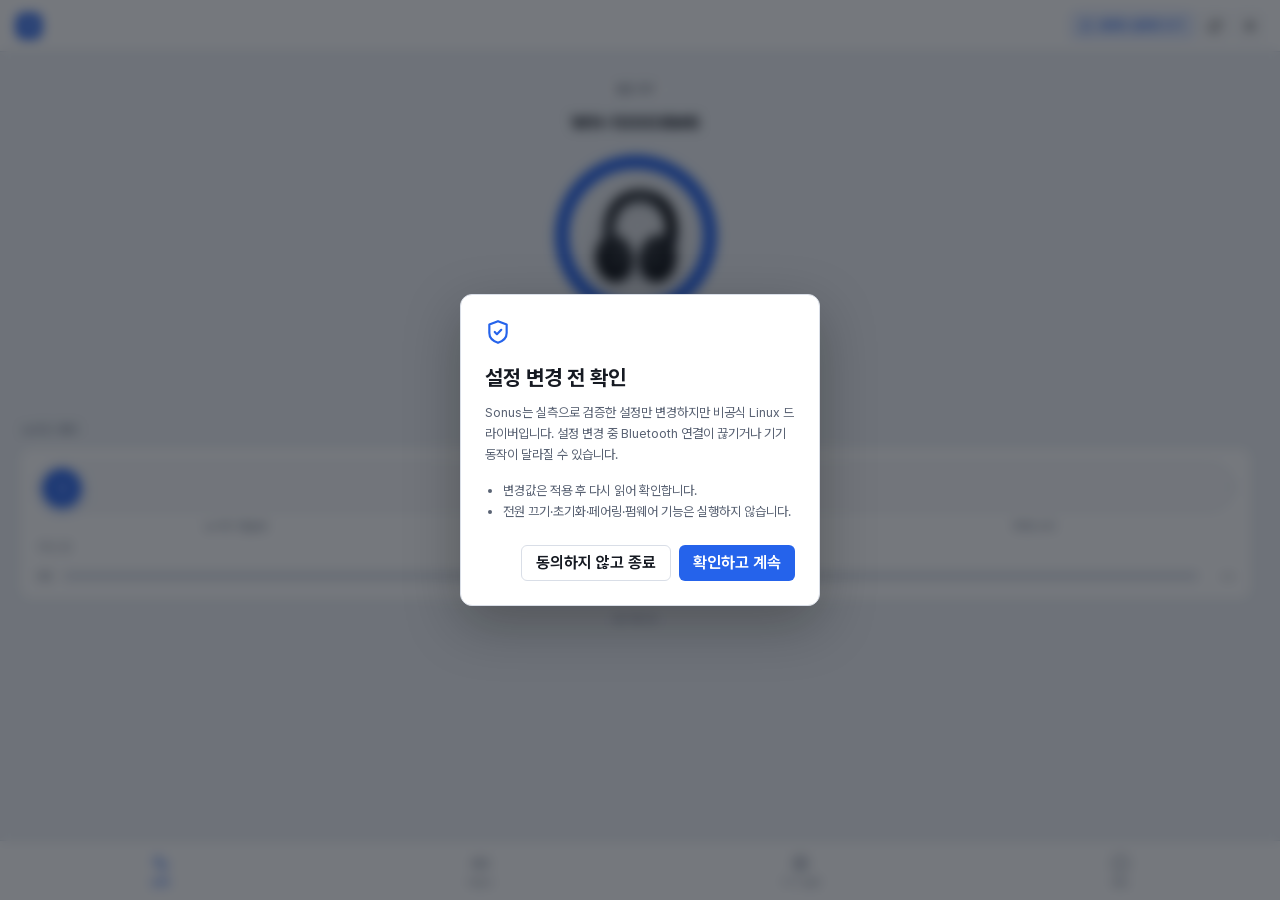
==== commit d58da860: "feat: 상태 탭을 배터리 게이지 히어로로 재구성하고 노이즈 제어 3단 슬라이더 추가 - 메인 탭 레이아웃을 원형 배터리 게이지 + 헤드셋 아이콘 중심으로 다시 짜고,   Blu" ====
--- a/src/sonus/gui/web/index.html
+++ b/src/sonus/gui/web/index.html
@@ -6,63 +6,114 @@
   <link rel="stylesheet" href="styles.css"><script src="qrc:///qtwebchannel/qwebchannel.js"></script><script type="module" src="app.js"></script>
 </head>
 <body>
-  <aside class="sidebar">
-    <button class="brand nav-link" data-view="status"><span class="brand-mark"><i></i><i></i><i></i></span><b>Sonus</b></button>
-    <nav aria-label="주 메뉴">
-      <button class="nav-link active" data-view="status"><svg><use href="assets/lucide.svg#activity"/></svg>상태</button>
-      <button class="nav-link" data-view="sound"><svg><use href="assets/lucide.svg#volume-2"/></svg>사운드 및 설정</button>
-      <button class="nav-link" data-view="equalizer"><svg><use href="assets/lucide.svg#sliders"/></svg>이퀄라이저</button>
-      <button class="nav-link" data-view="about"><svg><use href="assets/lucide.svg#info"/></svg>정보 및 디버그</button>
-    </nav>
-    <div class="side-status"><i data-status-dot></i><div><strong data-side-status>연결 대기</strong><small data-device-address>기기 미선택</small></div></div>
-  </aside>
-  <div class="shell">
-    <header class="topbar"><div class="crumb"><strong>Sonus</strong><span>/</span><span data-view-title>상태</span></div><div class="top-actions">
-      <button type="button" class="verified-badge" data-unlock-toggle title="눌러서 검증된 설정의 쓰기 잠금을 해제하거나 다시 잠급니다"><svg data-unlock-icon><use href="assets/lucide.svg#lock"/></svg><span data-unlock-label>검증된 설정만 쓰기</span></button>
-      <button class="icon-button" data-refresh title="새로고침"><svg><use href="assets/lucide.svg#refresh-cw"/></svg></button>
-      <button class="icon-button" data-theme-toggle title="테마 전환"><svg><use href="assets/lucide.svg#sun"/></svg></button>
-    </div></header>
+  <div class="app">
+    <header class="topbar">
+      <span class="brand-mark"><i></i><i></i><i></i></span>
+      <div class="top-actions">
+        <button type="button" class="verified-badge" data-unlock-toggle title="눌러서 검증된 설정의 쓰기 잠금을 해제하거나 다시 잠급니다"><svg data-unlock-icon><use href="assets/lucide.svg#lock"/></svg><span data-unlock-label>검증된 설정만 쓰기</span></button>
+        <button class="icon-button" data-refresh title="새로고침"><svg><use href="assets/lucide.svg#refresh-cw"/></svg></button>
+        <button class="icon-button" data-theme-toggle title="테마 전환"><svg><use href="assets/lucide.svg#sun"/></svg></button>
+      </div>
+    </header>
     <main class="content-scroll">
-      <section class="view active" data-view-panel="status"><div class="page-heading"><div><h1>헤드셋 상태</h1><p>WH-1000XM6에서 읽은 최신 정보</p></div><span data-sync-time>동기화 전</span></div>
-        <article class="device-summary panel"><img src="assets/wh-1000xm6-black.svg" alt="WH-1000XM6"><div><span class="connection-label"><i></i><span data-connection-label>연결 대기</span></span><h2 data-feature="model_name">WH-1000XM6</h2><p><span data-feature="codec">—</span> · <span data-feature="connection_mode">—</span></p></div><dl>
-          <div><dt><svg><use href="assets/lucide.svg#battery"/></svg>배터리</dt><dd><span data-feature="battery">—</span><div class="meter" data-battery-meter title="배터리 잔량 게이지"><i data-battery-fill></i></div></dd></div>
-          <div><dt><svg><use href="assets/lucide.svg#cpu"/></svg>펌웨어</dt><dd data-feature="firmware_version">—</dd></div>
-          <div><dt><i class="wear-dot" data-wear-dot></i>착용</dt><dd data-feature="wearing_status">—</dd></div>
-        </dl></article>
-        <article class="panel status-noise-card" title="노이즈 제어 요약 (자세한 조절은 사운드 및 설정 탭에서)">
-          <svg><use href="assets/lucide.svg#volume-2"/></svg>
-          <strong>노이즈 제어</strong>
-          <span data-status-noise-mode>확인 중</span>
-          <div class="meter" data-status-noise-meter title="주변 소리 레벨 게이지 (0–20, 꺼짐 상태에서는 표시하지 않음)"><i data-status-noise-fill></i></div>
-          <span class="meter-value" data-status-noise-level>—</span>
+      <section class="view active" data-view-panel="status">
+        <article class="hero-focus">
+          <div class="hero-focus-top"><span class="connection-pill" data-status-dot><span data-connection-label>연결 대기</span></span></div>
+          <h1 class="hero-focus-title" data-feature="model_name">WH-1000XM6</h1>
+          <div class="ring-wrap">
+            <img class="ring-headset" src="assets/wh-1000xm6-black.svg" alt="WH-1000XM6">
+            <svg class="battery-ring" viewBox="0 0 172 172" data-battery-meter title="배터리 잔량">
+              <circle class="ring-track" cx="86" cy="86" r="74"/>
+              <circle class="ring-fill" data-battery-ring-fill cx="86" cy="86" r="74"/>
+            </svg>
+          </div>
+          <p class="ring-sub">
+            <svg class="ring-bolt hidden" data-battery-bolt viewBox="0 0 24 24"><path d="M13 2 4 14h6l-1 8 9-12h-6z" fill="currentColor" stroke="none"/></svg>
+            <span data-feature="battery">—</span> · <span data-feature="codec">—</span>
+          </p>
+          <div class="chip-row">
+            <span class="chip"><svg><use href="assets/lucide.svg#cpu"/></svg><strong data-feature="firmware_version">—</strong></span>
+            <span class="chip" data-wear-chip><svg><use href="assets/lucide.svg#activity"/></svg><strong data-feature="wearing_status">—</strong></span>
+            <span class="chip"><svg><use href="assets/lucide.svg#bluetooth"/></svg><strong data-feature="connection_mode">—</strong></span>
+          </div>
         </article>
-        <div class="masked-row">
-          <button type="button" class="icon-button" data-mask-toggle title="Bluetooth 주소·RFCOMM 채널 표시 또는 숨기기"><svg><use href="assets/lucide.svg#lock"/></svg></button>
-          <article class="panel info-grid"><div><small>Bluetooth 주소</small><strong class="mono" data-current-mac>—</strong></div><div><small>RFCOMM 채널</small><strong data-current-channel>—</strong></div><div><small>DSEE Extreme</small><strong data-feature="dsee">—</strong></div></article>
-        </div>
+        <h2 class="section-group">노이즈 제어</h2>
+        <p class="inline-note hidden" data-noise-lock-note>헤드셋을 착용해야 노이즈 제어를 변경할 수 있습니다. 벗은 상태에서는 실제 설정값을 정확히 읽거나 검증할 수 없습니다.</p>
+        <article class="panel noise-panel" title="착용 중일 때만 검증된 값을 쓸 수 있습니다. 벗은 상태의 값은 실제 설정이 아니라 현재 운용 상태만 나타냅니다.">
+          <div class="tri" data-noise-tri>
+            <div class="tri-track">
+              <span class="tri-tick" style="left:0%"></span>
+              <span class="tri-tick" style="left:50%"></span>
+              <span class="tri-tick" style="left:100%"></span>
+              <span class="tri-thumb" data-noise-tri-thumb><svg><use data-noise-tri-icon href="assets/lucide.svg#shield"/></svg></span>
+              <div class="tri-zones">
+                <button type="button" class="tri-zone" data-noise-tri-zone="0" aria-label="노이즈 캔슬링"></button>
+                <button type="button" class="tri-zone" data-noise-tri-zone="1" aria-label="끄기"></button>
+                <button type="button" class="tri-zone" data-noise-tri-zone="2" aria-label="주변 소리"></button>
+              </div>
+            </div>
+            <div class="tri-labels">
+              <span data-noise-tri-label>노이즈 캔슬링</span>
+              <span data-noise-tri-label>끄기</span>
+              <span data-noise-tri-label>주변 소리</span>
+            </div>
+          </div>
+          <small data-noise-hint>확인 중</small>
+          <div class="level-row" data-noise-level-row title="주변 소리 모드일 때 외부 소리를 얼마나 들려줄지 정합니다 (0–20)">
+            <svg><use href="assets/lucide.svg#volume-2"/></svg>
+            <input type="range" min="0" max="20" data-noise-level-range>
+            <output data-noise-level-output>—</output>
+          </div>
+        </article>
+        <p class="sync-note" data-sync-time>동기화 전</p>
       </section>
-      <section class="view" data-view-panel="sound"><div class="page-heading"><div><h1>사운드 및 설정</h1><p>검증된 기능은 즉시 적용 후 재조회합니다.</p></div></div>
-        <p class="inline-note warn hidden" data-lock-note>잠금이 걸려 있어 이 화면의 설정을 변경할 수 없습니다. 우측 상단의 "검증된 설정만 쓰기"를 눌러 잠금을 해제하세요.</p>
-        <h2 class="section-group">사운드</h2>
+
+      <section class="view" data-view-panel="sound">
+        <div class="page-heading"><h1>사운드</h1><p>검증된 기능은 즉시 적용 후 재조회합니다.</p></div>
+        <h2 class="section-group">노이즈 제어</h2>
         <p class="inline-note hidden" data-noise-lock-note>헤드셋을 착용해야 노이즈 제어를 변경할 수 있습니다. 벗은 상태에서는 실제 설정값을 정확히 읽거나 검증할 수 없습니다.</p>
+        <article class="panel noise-panel" title="착용 중일 때만 검증된 값을 쓸 수 있습니다. 벗은 상태의 값은 실제 설정이 아니라 현재 운용 상태만 나타냅니다.">
+          <div class="tri" data-noise-tri>
+            <div class="tri-track">
+              <span class="tri-tick" style="left:0%"></span>
+              <span class="tri-tick" style="left:50%"></span>
+              <span class="tri-tick" style="left:100%"></span>
+              <span class="tri-thumb" data-noise-tri-thumb><svg><use data-noise-tri-icon href="assets/lucide.svg#shield"/></svg></span>
+              <div class="tri-zones">
+                <button type="button" class="tri-zone" data-noise-tri-zone="0" aria-label="노이즈 캔슬링"></button>
+                <button type="button" class="tri-zone" data-noise-tri-zone="1" aria-label="끄기"></button>
+                <button type="button" class="tri-zone" data-noise-tri-zone="2" aria-label="주변 소리"></button>
+              </div>
+            </div>
+            <div class="tri-labels">
+              <span data-noise-tri-label>노이즈 캔슬링</span>
+              <span data-noise-tri-label>끄기</span>
+              <span data-noise-tri-label>주변 소리</span>
+            </div>
+          </div>
+          <small data-noise-hint>확인 중</small>
+          <div class="level-row" data-noise-level-row title="주변 소리 모드일 때 외부 소리를 얼마나 들려줄지 정합니다 (0–20)">
+            <svg><use href="assets/lucide.svg#volume-2"/></svg>
+            <input type="range" min="0" max="20" data-noise-level-range>
+            <output data-noise-level-output>—</output>
+          </div>
+        </article>
+        <h2 class="section-group">설정</h2>
+        <p class="inline-note warn hidden" data-lock-note>잠금이 걸려 있어 이 화면의 설정을 변경할 수 없습니다. 상단의 "검증된 설정만 쓰기"를 눌러 잠금을 해제하세요.</p>
         <article class="panel settings-list">
-          <label class="setting-row" title="착용 중일 때만 검증된 값을 쓸 수 있습니다. 벗은 상태의 값은 실제 설정이 아니라 현재 운용 상태만 나타냅니다.">
-            <div><strong>노이즈 제어 모드</strong><small data-noise-hint>확인 중</small></div>
-            <select data-noise-mode-select>
-              <option value="noise_cancelling">노이즈 캔슬링</option>
-              <option value="ambient_sound">주변 소리</option>
-            </select>
-          </label>
-          <label class="setting-row" title="주변 소리 모드일 때 외부 소리를 얼마나 들려줄지 정합니다 (0–20). 착용 중일 때만 변경할 수 있습니다.">
-            <div><strong>주변 소리 레벨</strong><small>0에서 20 사이</small></div>
-            <div class="range-with-output"><input type="range" min="0" max="20" data-noise-level-range><output data-noise-level-output>—</output></div>
-          </label>
           <label class="setting-row" title="압축된 음원의 고음역을 보완해 원음에 가깝게 재생합니다."><div><strong>DSEE Extreme</strong><small>압축 음원의 고음역 보완</small></div><input type="checkbox" data-toggle="dsee"><span class="switch"></span></label>
           <label class="setting-row" title="말하기를 감지하면 재생을 자동으로 일시정지합니다."><div><strong>Speak-to-Chat</strong><small>말하기 감지 시 재생 일시정지</small></div><input type="checkbox" data-toggle="speak_to_chat"><span class="switch"></span></label>
           <label class="setting-row" title="헤드셋을 벗으면 재생을 자동으로 멈춥니다."><div><strong>착용 감지 자동 일시정지</strong><small>헤드셋을 벗으면 재생 정지</small></div><input type="checkbox" data-toggle="auto_pause"><span class="switch"></span></label>
           <label class="setting-row" title="음질 우선은 고음질 코덱을, 연결 우선은 끊김 없는 연결을 우선합니다."><div><strong>Bluetooth 연결 모드</strong><small>음질 또는 연결 안정성 우선</small></div><select data-select="connection_mode"><option value="sound_quality">음질 우선</option><option value="stable_connection">연결 우선</option></select></label>
         </article>
-        <h2 class="section-group">편의 기능</h2>
+        <h2 class="section-group">이퀄라이저</h2>
+        <p class="inline-note warn hidden" data-lock-note>잠금이 걸려 있어 이 화면의 설정을 변경할 수 없습니다. 상단의 "검증된 설정만 쓰기"를 눌러 잠금을 해제하세요.</p>
+        <article class="panel eq-panel"><span class="eq-preset" data-eq-preset>프리셋 —</span><div class="eq-bars" data-eq-bars></div><div class="eq-axis"><span>01</span><span>02</span><span>03</span><span>04</span><span>05</span><span>06</span><span>07</span><span>08</span><span>09</span><span>10</span></div></article>
+      </section>
+
+      <section class="view" data-view-panel="device">
+        <div class="page-heading"><h1>기기 설정</h1><p>헤드셋 편의 기능</p></div>
+        <p class="inline-note warn hidden" data-lock-note>잠금이 걸려 있어 이 화면의 설정을 변경할 수 없습니다. 상단의 "검증된 설정만 쓰기"를 눌러 잠금을 해제하세요.</p>
         <article class="panel settings-list">
           <label class="setting-row" title="헤드셋을 벗은 채 일정 시간이 지나면 자동으로 전원을 끕니다."><div><strong>착용 해제 시 자동 전원 끄기</strong><small>마지막 시간 설정은 그대로 보존</small></div><input type="checkbox" data-toggle="auto_power_off"><span class="switch"></span></label>
           <label class="setting-row" title="배터리·연결 상태 변화를 음성으로 안내합니다."><div><strong>음성 안내</strong><small data-feature="voice_guidance">—</small></div><input type="checkbox" data-toggle="voice_guidance"><span class="switch"></span></label>
@@ -71,10 +122,9 @@
           <div class="setting-row readonly" title="이 항목의 응답은 현재 설정값이 아니라 기기의 지원 여부를 나타내 조회만 가능합니다."><div><strong>안전 음량 제어</strong><small>기능 지원 여부만 확인 가능 (현재 설정값 아님)</small></div><output data-support="safe_volume">—</output><svg><use href="assets/lucide.svg#lock"/></svg></div>
         </article>
       </section>
-      <section class="view" data-view-panel="equalizer"><div class="page-heading"><div><h1>이퀄라이저</h1><p>밴드를 놓으면 전체 프로필을 검증 적용합니다.</p></div><strong data-eq-preset>프리셋 —</strong></div>
-        <p class="inline-note warn hidden" data-lock-note>잠금이 걸려 있어 이 화면의 설정을 변경할 수 없습니다. 우측 상단의 "검증된 설정만 쓰기"를 눌러 잠금을 해제하세요.</p>
-        <article class="panel eq-panel"><div class="eq-bars" data-eq-bars></div><div class="eq-axis"><span>01</span><span>02</span><span>03</span><span>04</span><span>05</span><span>06</span><span>07</span><span>08</span><span>09</span><span>10</span></div></article></section>
-      <section class="view" data-view-panel="about"><div class="page-heading"><div><h1>정보 및 디버그</h1><p>Linux용 WH-1000XM6 제어 앱</p></div></div>
+
+      <section class="view" data-view-panel="about">
+        <div class="page-heading"><h1>정보 및 디버그</h1><p>Linux용 WH-1000XM6 제어 앱</p></div>
         <nav class="subtabs" aria-label="정보 하위 메뉴">
           <button type="button" class="subtab active" data-subtab="info">정보</button>
           <button type="button" class="subtab" data-subtab="debug">디버그</button>
@@ -82,6 +132,11 @@
         </nav>
         <div class="subview active" data-subview="info">
           <article class="panel about-panel"><span class="brand-mark big"><i></i><i></i><i></i></span><h2>Sonus 0.1.0</h2><p>실기기에서 변경과 원복을 확인한 설정만 활성화됩니다. ANC와 안전 청취 항목은 정확한 원상 복원을 보장할 수 없어 조회 전용입니다.</p><dl><div><dt>인터페이스</dt><dd>PyQt6 · Qt WebEngine</dd></div></dl></article>
+          <h2 class="section-group">연결 정보</h2>
+          <article class="panel info-grid">
+            <button type="button" class="mask-toggle" data-mask-toggle title="Bluetooth 주소·RFCOMM 채널 표시 또는 숨기기"><svg><use href="assets/lucide.svg#lock"/></svg></button>
+            <div><small>Bluetooth 주소</small><strong class="mono" data-current-mac>—</strong></div><div><small>RFCOMM 채널</small><strong data-current-channel>—</strong></div><div><small>DSEE Extreme</small><strong data-feature="dsee">—</strong></div>
+          </article>
         </div>
         <div class="subview" data-subview="debug">
           <article class="panel debug-panel">
@@ -103,11 +158,17 @@
             <p>잠금을 해제하면 실기기에서 검증된 설정(DSEE, Speak-to-Chat, 이퀄라이저, Bluetooth 연결 모드 등)을 직접 변경할 수 있습니다. 노이즈 제어·안전 청취처럼 검증되지 않은 항목은 해제 후에도 계속 조회 전용으로 남습니다.</p>
             <p>Sonus는 Sony의 공식 소프트웨어가 아닙니다. 변경이 제대로 반영되지 않거나 기기를 재시작해야 적용되는 경우가 있을 수 있습니다. 개발·상태 확인 목적으로만 사용하는 것을 권장합니다.</p>
             <ul><li>변경값은 적용 후 다시 읽어 확인합니다.</li><li>전원 끄기·초기화·페어링·펌웨어 기능은 실행하지 않습니다.</li></ul>
-            <p class="disclaimer-meta">이 안내는 우측 상단의 "검증된 설정만 쓰기" 배지를 눌러 잠금을 해제할 때마다 표시됩니다. 이 탭에서는 잠금을 해제하지 않고도 언제든 다시 확인할 수 있습니다.</p>
+            <p class="disclaimer-meta">이 안내는 상단의 "검증된 설정만 쓰기" 배지를 눌러 잠금을 해제할 때마다 표시됩니다. 이 탭에서는 잠금을 해제하지 않고도 언제든 다시 확인할 수 있습니다.</p>
           </article>
         </div>
       </section>
     </main>
+    <nav class="tabbar" aria-label="주 메뉴">
+      <button class="tab-link active" data-view="status"><svg><use href="assets/lucide.svg#activity"/></svg><span>상태</span></button>
+      <button class="tab-link" data-view="sound"><svg><use href="assets/lucide.svg#volume-2"/></svg><span>사운드</span></button>
+      <button class="tab-link" data-view="device"><svg><use href="assets/lucide.svg#settings"/></svg><span>기기 설정</span></button>
+      <button class="tab-link" data-view="about"><svg><use href="assets/lucide.svg#info"/></svg><span>정보</span></button>
+    </nav>
   </div>
   <div class="overlay" data-disclaimer><section class="dialog"><svg class="dialog-icon"><use href="assets/lucide.svg#shield-check"/></svg><h1>설정 변경 전 확인</h1><p>Sonus는 실측으로 검증한 설정만 변경하지만 비공식 Linux 드라이버입니다. 설정 변경 중 Bluetooth 연결이 끊기거나 기기 동작이 달라질 수 있습니다.</p><ul><li>변경값은 적용 후 다시 읽어 확인합니다.</li><li>전원 끄기·초기화·페어링·펌웨어 기능은 실행하지 않습니다.</li></ul><div class="dialog-actions"><button class="secondary" data-disclaimer-reject>동의하지 않고 종료</button><button class="primary" data-disclaimer-accept>확인하고 계속</button></div></section></div>
   <div class="overlay hidden" data-connect-overlay><form class="dialog" data-connect-form><svg class="dialog-icon"><use href="assets/lucide.svg#headphones"/></svg><h1>헤드셋 연결</h1><p>저장했거나 Bluetooth에 등록된 기기를 선택하세요.</p><label>등록된 기기<select name="saved" data-device-select><option value="">직접 입력</option></select></label><button type="button" class="secondary full" data-scan>기기 목록 새로고침</button><label>Bluetooth 주소<input name="mac" value="58:18:62:1F:C9:CB" required pattern="[0-9A-Fa-f]{2}(:[0-9A-Fa-f]{2}){5}"></label><label>RFCOMM 채널<input name="channel" type="number" value="9" min="1" max="30" required></label><button class="primary full" type="submit">연결</button></form></div>
--- a/src/sonus/gui/web/styles.css
+++ b/src/sonus/gui/web/styles.css
@@ -1,36 +1,118 @@
 @font-face{font-family:Pretendard;font-weight:100 900;font-display:swap;src:url("assets/PretendardVariable.woff2") format("woff2-variations")}
-:root{color-scheme:light;--blue:#2563eb;--blue-soft:#eaf1ff;--bg:#eef1f5;--side:#e5e9ef;--surface:#fff;--surface-2:#f7f8fa;--line:#d9dee7;--text:#161a22;--sub:#596273;--muted:#8992a1;--ok:#16805d;--nav:208px;--top:54px;--font:Pretendard,"Segoe UI",sans-serif}
+:root{color-scheme:light;--blue:#2563eb;--blue-soft:#eaf1ff;--bg:#eef1f5;--side:#e5e9ef;--surface:#fff;--surface-2:#f7f8fa;--line:#d9dee7;--text:#161a22;--sub:#596273;--muted:#8992a1;--ok:#16805d;--top:52px;--tab:60px;--font:Pretendard,"Segoe UI",sans-serif}
 [data-theme=dark]{color-scheme:dark;--blue:#60a5fa;--blue-soft:#172a4a;--bg:#11141a;--side:#171b22;--surface:#1c2129;--surface-2:#161a21;--line:#323946;--text:#f2f4f7;--sub:#b4bbc6;--muted:#7f8998;--ok:#58cda4}
 *{box-sizing:border-box}html,body{width:100%;height:100%;margin:0;overflow:hidden;background:var(--bg);color:var(--text);font:16px var(--font)}button,input,select{font:inherit;color:inherit}button{cursor:pointer}svg{width:18px;height:18px;fill:none;stroke:currentColor;stroke-width:2;stroke-linecap:round;stroke-linejoin:round}
-.sidebar{position:fixed;inset:0 auto 0 0;width:var(--nav);padding:18px 12px 15px;display:flex;flex-direction:column;background:var(--side);border-right:1px solid var(--line)}.brand{height:38px;padding:0 9px;display:flex;align-items:center;gap:10px;border:0;background:transparent;font-size:20px}.brand-mark{width:28px;height:28px;display:flex;align-items:center;justify-content:center;gap:2px;border-radius:8px;background:var(--blue)}.brand-mark i{width:2px;border-radius:2px;background:#fff}.brand-mark i:nth-child(1){height:8px}.brand-mark i:nth-child(2){height:15px}.brand-mark i:nth-child(3){height:11px}.brand-mark.big{width:38px;height:38px}.sidebar nav{margin-top:28px;display:grid;gap:3px}.sidebar nav button{height:40px;padding:0 11px;display:flex;align-items:center;gap:12px;border:1px solid transparent;border-radius:7px;background:transparent;color:var(--sub);text-align:left}.sidebar nav button svg{width:16px}.sidebar nav button:hover{background:color-mix(in srgb,var(--surface) 55%,transparent)}.sidebar nav button.active{border-color:var(--line);background:var(--surface);color:var(--blue)}.side-status{margin-top:auto;padding:14px 8px 0;display:flex;align-items:center;gap:10px;border-top:1px solid var(--line)}.side-status>i,.connection-label i{width:7px;height:7px;border-radius:50%;background:var(--muted)}.side-status>i.online,.connection-label i.online{background:var(--ok);box-shadow:0 0 0 4px color-mix(in srgb,var(--ok) 14%,transparent)}.side-status>i.busy,.connection-label i.busy{background:var(--blue)}.side-status div{min-width:0;display:grid;gap:2px}.side-status strong{font-size:13px}.side-status small{overflow:hidden;text-overflow:ellipsis;color:var(--muted);font-size:10px}
-.shell{height:100vh;margin-left:var(--nav);display:grid;grid-template-rows:var(--top) minmax(0,1fr)}.topbar{padding:0 24px;display:flex;align-items:center;justify-content:space-between;background:var(--surface);border-bottom:1px solid var(--line)}.crumb{display:flex;gap:8px;color:var(--muted);font-size:13px}.crumb strong{color:var(--sub)}.top-actions{display:flex;align-items:center;gap:7px}.verified-badge{height:28px;padding:0 10px 0 9px;display:flex;align-items:center;gap:6px;border:1px solid color-mix(in srgb,var(--blue) 35%,transparent);border-radius:6px;background:var(--blue-soft);color:var(--blue);font-size:12px;font-weight:650;transition:box-shadow .12s,transform .08s}.verified-badge svg{width:14px}.verified-badge:hover{box-shadow:0 1px 4px color-mix(in srgb,var(--blue) 25%,transparent)}.verified-badge:active{transform:translateY(1px)}.verified-badge.unlocked{border-color:color-mix(in srgb,#d97706 45%,transparent);background:color-mix(in srgb,#d97706 16%,transparent);color:#b45309}[data-theme=dark] .verified-badge.unlocked{color:#fbbf24}.icon-button{width:31px;height:31px;display:grid;place-items:center;border:1px solid var(--line);border-radius:6px;background:var(--surface)}.icon-button svg{width:15px}
-.content-scroll{min-height:0;overflow-y:scroll;scrollbar-gutter:stable;padding:28px clamp(24px,4vw,56px) 46px}.content-scroll::-webkit-scrollbar{width:11px}.content-scroll::-webkit-scrollbar-track{background:transparent}.content-scroll::-webkit-scrollbar-thumb{border:3px solid transparent;border-radius:8px;background:color-mix(in srgb,var(--muted) 50%,transparent);background-clip:padding-box}.view{display:none;max-width:1040px;margin:0 auto}.view.active{display:block}.page-heading{height:58px;margin-bottom:17px;display:flex;align-items:flex-start;justify-content:space-between}.page-heading h1{margin:0 0 5px;font-size:26px;letter-spacing:-.03em}.page-heading p,.page-heading>span{margin:0;color:var(--muted);font-size:13px}.panel{border:1px solid var(--line);border-radius:10px;background:var(--surface)}
-.device-summary{min-height:235px;padding:24px 30px;display:grid;grid-template-columns:180px 1fr 240px;align-items:center}.device-summary>img{width:148px;height:171px;object-fit:contain}.device-summary>div{padding:12px 35px;border-left:1px solid var(--line)}.connection-label{display:flex;align-items:center;gap:7px;color:var(--ok);font-size:12px}.device-summary h2{margin:14px 0 4px;font-size:28px}.device-summary p{margin:0;color:var(--muted)}.device-summary dl{margin:0}.device-summary dl>div,.info-grid>div{padding:12px 0;display:flex;align-items:center;justify-content:space-between;border-bottom:1px solid var(--line)}.device-summary dl>div:last-child{border:0}.device-summary dt,.info-grid small{display:flex;align-items:center;gap:5px;color:var(--muted);font-size:12px}.device-summary dt svg{width:12px;height:12px}.device-summary dd{margin:0;font-weight:650;text-align:right}.device-summary dd .meter{width:80px;margin-top:5px}.wear-dot{width:7px;height:7px;border-radius:50%;background:var(--muted)}.wear-dot.on{background:var(--ok);box-shadow:0 0 0 3px color-mix(in srgb,var(--ok) 16%,transparent)}
+@media(prefers-reduced-motion:no-preference){
+  button,.icon-button,.tab-link,.subtab{transition:color .15s ease,background-color .15s ease,border-color .15s ease,box-shadow .15s ease,transform .1s ease}
+  .icon-button:active,.tab-link:active{transform:scale(.94)}
+  .meter i,.level-row input[type=range]::-webkit-slider-runnable-track,.eq-band input[type=range]::-webkit-slider-runnable-track{transition:width .18s cubic-bezier(.4,0,.2,1),background .18s cubic-bezier(.4,0,.2,1)}
+  .tri-thumb{transition:left .22s cubic-bezier(.16,1,.3,1)}
+  .tri-labels span{transition:color .15s ease}
+  .view.active,.subview.active{animation:view-in .22s cubic-bezier(.16,1,.3,1)}
+  .overlay:not(.hidden){animation:overlay-in .15s ease}
+  .overlay:not(.hidden) .dialog{animation:dialog-in .22s cubic-bezier(.16,1,.3,1)}
+}
+@keyframes view-in{from{opacity:0;transform:translateY(6px)}to{opacity:1;transform:none}}
+@keyframes overlay-in{from{opacity:0}to{opacity:1}}
+@keyframes dialog-in{from{opacity:0;transform:scale(.96) translateY(4px)}to{opacity:1;transform:none}}
+
+/* Shell: no sidebar -- a single narrow column with a slim topbar, a
+   scrollable content area, and a bottom tab bar (compact/portrait layout). */
+.app{height:100vh;display:grid;grid-template-rows:var(--top) minmax(0,1fr) var(--tab)}
+.brand-mark{width:26px;height:26px;display:flex;align-items:center;justify-content:center;gap:2px;border-radius:8px;background:var(--blue);flex:none}.brand-mark i{width:2px;border-radius:2px;background:#fff}.brand-mark i:nth-child(1){height:7px}.brand-mark i:nth-child(2){height:13px}.brand-mark i:nth-child(3){height:10px}.brand-mark.big{width:38px;height:38px}
+.topbar{padding:0 16px;display:flex;align-items:center;justify-content:space-between;background:var(--surface);border-bottom:1px solid var(--line)}.top-actions{display:flex;align-items:center;gap:6px}
+.verified-badge{height:27px;padding:0 9px 0 8px;display:flex;align-items:center;gap:5px;border:1px solid color-mix(in srgb,var(--blue) 35%,transparent);border-radius:6px;background:var(--blue-soft);color:var(--blue);font-size:11px;font-weight:650;transition:box-shadow .12s,transform .08s}.verified-badge svg{width:13px;height:13px}.verified-badge:hover{box-shadow:0 1px 4px color-mix(in srgb,var(--blue) 25%,transparent)}.verified-badge:active{transform:translateY(1px)}.verified-badge.unlocked{border-color:color-mix(in srgb,#d97706 45%,transparent);background:color-mix(in srgb,#d97706 16%,transparent);color:#b45309}[data-theme=dark] .verified-badge.unlocked{color:#fbbf24}
+.icon-button{width:29px;height:29px;display:grid;place-items:center;border:1px solid var(--line);border-radius:6px;background:var(--surface)}.icon-button svg{width:14px;height:14px}
+
+.tabbar{display:grid;grid-template-columns:repeat(4,1fr);background:var(--surface);border-top:1px solid var(--line)}
+.tab-link{height:100%;display:flex;flex-direction:column;align-items:center;justify-content:center;gap:3px;border:0;background:transparent;color:var(--muted);font-size:10px}
+.tab-link svg{width:19px;height:19px}.tab-link.active{color:var(--blue)}
+
+.content-scroll{min-height:0;overflow-y:scroll;scrollbar-gutter:stable;padding:18px 18px 26px}.content-scroll::-webkit-scrollbar{width:9px}.content-scroll::-webkit-scrollbar-track{background:transparent}.content-scroll::-webkit-scrollbar-thumb{border:2px solid transparent;border-radius:8px;background:color-mix(in srgb,var(--muted) 50%,transparent);background-clip:padding-box}
+.view{display:none}.view.active{display:block}
+.page-heading{margin-bottom:14px}.page-heading h1{margin:0 0 4px;font-size:22px;letter-spacing:-.03em}.page-heading p{margin:0;color:var(--muted);font-size:12px}
+.panel{border:1px solid var(--line);border-radius:14px;background:var(--surface);overflow:hidden}
+
+/* Status: a focused hero -- connection pill, name, a circular battery
+   gauge with the headset illustration inside it, then a compact chip row
+   for the remaining glanceable stats. */
+.hero-focus{padding:8px 4px 4px;text-align:center}
+.hero-focus-top{display:flex;justify-content:center;margin-bottom:10px}
+.hero-focus-title{margin:0 0 16px;font-size:19px;letter-spacing:-.01em}
+.connection-pill{display:inline-flex;align-items:center;gap:6px;padding:4px 12px;border-radius:20px;background:var(--surface-2);border:1px solid var(--line);color:var(--sub);font-size:11px;font-weight:650;flex-shrink:0}
+.connection-pill.online{background:#4ade80;border-color:transparent;color:#08320f}.connection-pill.busy{background:var(--blue-soft);border-color:transparent;color:var(--blue)}
+
+.ring-wrap{position:relative;width:172px;height:172px;margin:0 auto;display:grid;place-items:center}
+.ring-headset{position:absolute;width:96px;height:112px;object-fit:contain;filter:drop-shadow(0 10px 16px rgba(0,0,0,.2))}
+.battery-ring{width:172px;height:172px;position:absolute;inset:0;transform:rotate(-90deg)}
+.ring-track{fill:none;stroke:var(--line);stroke-width:14}
+.ring-fill{fill:none;stroke:var(--blue);stroke-width:14;stroke-linecap:round;stroke-dasharray:464.96;transition:stroke-dashoffset .3s ease,stroke .15s}
+.ring-sub{margin:16px 0 0;display:flex;align-items:center;justify-content:center;gap:6px;color:var(--text);font-size:14px;font-weight:650}
+.ring-bolt{width:14px;height:14px;color:#d97706;flex:none}.ring-bolt.hidden{display:none}
+
+.chip-row{margin-top:16px;display:flex;justify-content:center;gap:8px;flex-wrap:wrap}
+.chip{display:flex;align-items:center;gap:5px;padding:6px 11px;border:1px solid var(--line);border-radius:20px;background:var(--surface-2);font-size:11px;font-weight:600;color:var(--sub)}
+.chip svg{width:12px;height:12px;color:var(--muted);flex:none}
+.chip[data-wear-chip].on{background:color-mix(in srgb,var(--ok) 12%,transparent);border-color:color-mix(in srgb,var(--ok) 30%,transparent);color:var(--ok)}
+.chip[data-wear-chip].on svg{color:var(--ok)}
+
 .meter{width:100%;height:5px;border-radius:3px;background:var(--line);border:1px solid color-mix(in srgb,var(--muted) 25%,transparent);overflow:hidden;cursor:help}.meter i{display:block;height:100%;width:0;background:var(--blue)}
-.status-noise-card{margin-top:13px;padding:14px 24px;display:flex;align-items:center;gap:12px}.status-noise-card svg{width:16px;color:var(--blue);flex:none}.status-noise-card strong{font-size:14px;flex:none}.status-noise-card>span{color:var(--muted);font-size:13px;flex:none;min-width:70px}.status-noise-card .meter{flex:1}.meter-value{flex:none;min-width:36px;color:var(--muted);font-size:12px;text-align:right}
-.masked-row{margin-top:13px;display:flex;align-items:stretch;gap:10px}.masked-row .icon-button{flex:none;align-self:center;color:var(--muted)}.masked-row .icon-button.revealed{color:var(--blue);border-color:color-mix(in srgb,var(--blue) 35%,var(--line))}.masked-row .info-grid{flex:1;margin-top:0}
-.info-grid{padding:0 24px;display:grid;grid-template-columns:2fr 1fr 1fr;gap:32px}.info-grid>div{border:0}.mono{font:13px ui-monospace,monospace}
-.section-group{margin:24px 4px 10px;color:var(--muted);font-size:13px;font-weight:650;text-transform:uppercase;letter-spacing:.04em}.section-group:first-of-type{margin-top:0}
-.subtabs{display:flex;gap:4px;margin-bottom:16px;border-bottom:1px solid var(--line)}.subtab{padding:9px 4px;border:0;border-bottom:2px solid transparent;background:transparent;color:var(--muted);font-size:14px;font-weight:650;margin-right:14px}.subtab:hover{color:var(--sub)}.subtab.active{color:var(--blue);border-bottom-color:var(--blue)}
+
+.info-grid{position:relative;margin-top:12px;padding:2px 18px}.info-grid>div{padding:11px 0;display:flex;align-items:center;justify-content:space-between;gap:10px;border-bottom:1px solid var(--line)}.info-grid>div:last-child{border:0}.info-grid small{color:var(--muted);font-size:12px}.info-grid strong{font-weight:650;font-size:13px}.mono{font:12px ui-monospace,monospace}
+.mask-toggle{position:absolute;top:10px;right:10px;width:26px;height:26px;display:grid;place-items:center;border:1px solid var(--line);border-radius:7px;background:var(--surface-2);color:var(--muted)}.mask-toggle svg{width:13px;height:13px}.mask-toggle.revealed{color:var(--blue);border-color:color-mix(in srgb,var(--blue) 35%,var(--line));background:var(--blue-soft)}
+.sync-note{display:block;margin:12px 4px 0;color:var(--muted);font-size:11px;text-align:center}
+
+.section-group{margin:22px 4px 9px;color:var(--muted);font-size:12px;font-weight:650;text-transform:uppercase;letter-spacing:.04em}.page-heading+.section-group{margin-top:0}
+
+/* Noise control: a three-way slider (노이즈 캔슬링 / 끄기 / 주변 소리) --
+   only "mode" is verified-writable so far (see registry.py); the "끄기"
+   stop is shown for the real product shape but its write is not yet
+   hardware-verified, see canWrite()'s handling of the off segment in app.js. */
+.noise-panel{padding:16px 18px}
+.tri-track{position:relative;height:48px;border-radius:24px;background:var(--surface-2);border:1px solid var(--line)}
+.tri-tick{position:absolute;top:50%;width:4px;height:4px;border-radius:50%;background:var(--line);transform:translate(-50%,-50%)}
+.tri-thumb{position:absolute;top:5px;left:5px;width:38px;height:38px;border-radius:50%;background:var(--blue);color:#fff;display:grid;place-items:center;box-shadow:0 3px 10px color-mix(in srgb,var(--blue) 45%,transparent);pointer-events:none}
+.tri-thumb svg{width:17px;height:17px;stroke:#fff}
+.tri-zones{position:absolute;inset:0;display:flex}
+.tri-zone{flex:1;height:100%;border:0;background:transparent;padding:0;cursor:pointer}
+.tri-zone:disabled{cursor:not-allowed}
+.tri-track:has(.tri-zone:disabled){filter:blur(1.5px)}
+.tri-labels{display:flex;margin-top:9px}
+.tri-labels span{flex:1;text-align:center;font-size:11px;color:var(--muted);font-weight:600}
+.tri-labels span.active{color:var(--blue);font-weight:700}
+.noise-panel>small{display:block;margin:8px 2px 14px;color:var(--muted);font-size:11px}
+.level-row{display:flex;align-items:center;gap:10px;transition:opacity .15s}
+.level-row.inactive{opacity:.4;pointer-events:none}
+.level-row svg{width:16px;height:16px;color:var(--muted);flex:none}
+.level-row output{flex:none;min-width:26px;text-align:right;color:var(--sub);font-size:12px;font-weight:650}
+.level-row input[type=range]{flex:1;-webkit-appearance:none;appearance:none;height:8px;margin:0;background:transparent}
+.level-row input[type=range]::-webkit-slider-runnable-track{height:8px;border-radius:4px;background:linear-gradient(to right,var(--blue) 0 var(--fill,0%),var(--line) var(--fill,0%) 100%)}
+.level-row input[type=range]::-webkit-slider-thumb{-webkit-appearance:none;appearance:none;width:16px;height:16px;margin-top:-4px;border-radius:50%;background:var(--surface);border:2px solid var(--blue);box-shadow:0 1px 3px #0003}
+
+.subtabs{display:flex;gap:4px;margin-bottom:14px;border-bottom:1px solid var(--line)}.subtab{padding:8px 4px;border:0;border-bottom:2px solid transparent;background:transparent;color:var(--muted);font-size:13px;font-weight:650;margin-right:14px}.subtab:hover{color:var(--sub)}.subtab.active{color:var(--blue);border-bottom-color:var(--blue)}
 .subview{display:none}.subview.active{display:block}
-.disclaimer-panel{padding:30px;max-width:620px}.disclaimer-panel .dialog-icon{width:26px;height:26px;color:var(--blue)}.disclaimer-panel h2{margin:16px 0 10px;font-size:22px}.disclaimer-panel p,.disclaimer-panel li{color:var(--sub);font-size:14px;line-height:1.7}.disclaimer-panel ul{padding-left:20px;margin:10px 0}.disclaimer-panel .disclaimer-meta{margin-top:18px;padding-top:16px;border-top:1px solid var(--line);color:var(--muted);font-size:13px}
-.settings-list{padding:0 24px}.setting-row{min-height:70px;display:grid;grid-template-columns:minmax(0,1fr) auto;align-items:center;gap:18px;border-bottom:1px solid var(--line);cursor:help}.setting-row:last-child{border:0}.setting-row>div{display:grid;gap:4px}.setting-row strong{font-size:15px}.setting-row small{color:var(--muted);font-size:12px}.setting-row output{color:var(--sub);font-size:13px}.setting-row.readonly{grid-template-columns:minmax(0,1fr) auto 22px}.setting-row.readonly>svg{width:14px;color:var(--muted)}.setting-row input[type=checkbox]{position:absolute;opacity:0;pointer-events:none}.switch{width:38px;height:22px;padding:3px;border-radius:20px;background:var(--line);transition:.15s}.switch:after{content:"";display:block;width:16px;height:16px;border-radius:50%;background:#fff;box-shadow:0 1px 3px #0003;transition:.15s}.setting-row input:checked+.switch{background:var(--blue)}.setting-row input:checked+.switch:after{transform:translateX(16px)}select{height:34px;padding:0 30px 0 10px;border:1px solid var(--line);border-radius:6px;background:var(--surface-2)}input[type=range]{width:150px;accent-color:var(--blue)}.range-with-output{display:flex;align-items:center;gap:10px;justify-content:flex-end}.range-with-output output{min-width:14px;text-align:right}
-.inline-note{margin:0 0 14px;padding:10px 14px;border-radius:8px;background:var(--blue-soft);color:var(--blue);font-size:13px;line-height:1.5}.inline-note.hidden{display:none}.inline-note.warn{background:color-mix(in srgb,#d97706 14%,transparent);color:#b45309}[data-theme=dark] .inline-note.warn{color:#fbbf24}
-.eq-panel{padding:22px 26px}.eq-bars{height:300px;display:grid;grid-template-columns:repeat(10,minmax(0,1fr));align-items:end;justify-items:center;gap:8px}.eq-band{height:270px;display:flex;align-items:flex-end;justify-content:center}
-.eq-band input[type=range]{-webkit-appearance:none;appearance:none;writing-mode:vertical-lr;direction:rtl;width:6px;height:100%;margin:0;background:transparent}
-.eq-band input[type=range]::-webkit-slider-runnable-track{width:6px;border-radius:3px;background:linear-gradient(to top,var(--blue) 0 var(--fill,50%),var(--line) var(--fill,50%) 100%)}
-.eq-band input[type=range]::-webkit-slider-thumb{-webkit-appearance:none;appearance:none;width:16px;height:16px;margin-left:-5px;border-radius:50%;background:var(--surface);border:2px solid var(--blue);box-shadow:0 1px 3px #0003}
+.disclaimer-panel{padding:20px}.disclaimer-panel .dialog-icon{width:24px;height:24px;color:var(--blue)}.disclaimer-panel h2{margin:14px 0 8px;font-size:19px}.disclaimer-panel p,.disclaimer-panel li{color:var(--sub);font-size:13px;line-height:1.65}.disclaimer-panel ul{padding-left:18px;margin:8px 0}.disclaimer-panel .disclaimer-meta{margin-top:16px;padding-top:14px;border-top:1px solid var(--line);color:var(--muted);font-size:12px}
+
+.settings-list{padding:0 18px}.setting-row{min-height:64px;margin:0 -18px;padding:0 18px;display:grid;grid-template-columns:minmax(0,1fr) auto;align-items:center;gap:14px;border-bottom:1px solid var(--line);cursor:help}.setting-row:hover{background:color-mix(in srgb,var(--surface-2) 70%,transparent)}.setting-row:last-child{border:0}.setting-row>div{display:grid;gap:3px}.setting-row strong{font-size:14px}.setting-row small{color:var(--muted);font-size:11px}.setting-row output{color:var(--sub);font-size:12px}.setting-row.readonly{grid-template-columns:minmax(0,1fr) auto 20px}.setting-row.readonly>svg{width:13px;color:var(--muted)}.setting-row input[type=checkbox]{position:absolute;opacity:0;pointer-events:none}.switch{width:36px;height:21px;padding:3px;border-radius:20px;background:var(--line);transition:.15s}.switch:after{content:"";display:block;width:15px;height:15px;border-radius:50%;background:#fff;box-shadow:0 1px 3px #0003;transition:.15s}.setting-row input:checked+.switch{background:var(--blue)}.setting-row input:checked+.switch:after{transform:translateX(15px)}select{height:33px;padding:0 28px 0 10px;border:1px solid var(--line);border-radius:6px;background:var(--surface-2)}input[type=range]{width:130px;accent-color:var(--blue)}.range-with-output{display:flex;align-items:center;gap:8px;justify-content:flex-end}.range-with-output output{min-width:14px;text-align:right}
+.inline-note{margin:0 0 13px;padding:9px 13px;border-radius:8px;background:var(--blue-soft);color:var(--blue);font-size:12px;line-height:1.5}.inline-note.hidden{display:none}.inline-note.warn{background:color-mix(in srgb,#d97706 14%,transparent);color:#b45309}[data-theme=dark] .inline-note.warn{color:#fbbf24}
+
+.eq-panel{padding:18px 16px}.eq-preset{display:block;margin-bottom:10px;color:var(--muted);font-size:12px;font-weight:650}.eq-bars{height:210px;display:grid;grid-template-columns:repeat(10,minmax(0,1fr));align-items:end;justify-items:center;gap:4px}.eq-band{height:190px;display:flex;align-items:flex-end;justify-content:center}
+.eq-band input[type=range]{-webkit-appearance:none;appearance:none;writing-mode:vertical-lr;direction:rtl;width:10px;height:100%;margin:0;background:transparent}
+.eq-band input[type=range]::-webkit-slider-runnable-track{width:10px;border-radius:5px;background:linear-gradient(to top,var(--blue) 0 var(--fill,50%),var(--line) var(--fill,50%) 100%)}
+.eq-band input[type=range]::-webkit-slider-thumb{-webkit-appearance:none;appearance:none;width:20px;height:20px;margin-left:-5px;border-radius:50%;background:var(--surface);border:2px solid var(--blue);box-shadow:0 1px 3px #0003}
 .eq-band input[type=range]:disabled::-webkit-slider-thumb{border-color:var(--muted)}
-.eq-axis{display:grid;grid-template-columns:repeat(10,minmax(0,1fr));color:var(--muted);font:10px ui-monospace,monospace;text-align:center;margin-top:10px}
-.about-panel{padding:30px;max-width:700px}.about-panel h2{margin:20px 0 8px}.about-panel p{color:var(--sub);line-height:1.7}.about-panel dl{margin:25px 0 0}.about-panel dl div{padding:12px 0;display:grid;grid-template-columns:140px 1fr;border-top:1px solid var(--line)}.about-panel dt{color:var(--muted)}.about-panel dd{margin:0}
-.debug-panel{padding:24px 26px;max-width:820px}.debug-toolbar{display:flex;align-items:center;justify-content:space-between;gap:16px;margin-bottom:18px;color:var(--muted);font-size:13px}.debug-toolbar p{margin:0}
-.debug-grid{display:grid;grid-template-columns:repeat(3,1fr);gap:14px}.debug-card{padding:14px;border:1px solid var(--line);border-radius:8px;background:var(--surface-2)}.debug-card h3{margin:0 0 8px;color:var(--muted);font-size:12px;font-weight:650;text-transform:uppercase;letter-spacing:.03em}.debug-card strong{display:block;margin-top:6px;font-size:17px}
-.sparkline{width:100%;height:44px;display:block}.sparkline polyline{fill:none;stroke:var(--blue);stroke-width:2;stroke-linecap:round;stroke-linejoin:round}
-.debug-timeline{margin:0;padding:0;list-style:none;display:grid;gap:5px;max-height:96px;overflow-y:auto;font-size:12px;color:var(--sub)}
-.debug-subheading{margin:20px 0 10px;color:var(--muted);font-size:13px;font-weight:650;text-transform:uppercase;letter-spacing:.04em}
-.debug-table-wrap{overflow-x:auto;border:1px solid var(--line);border-radius:8px}.debug-table{width:100%;border-collapse:collapse;font-size:13px}.debug-table th{padding:8px 12px;text-align:left;color:var(--muted);font-weight:650;background:var(--surface-2);border-bottom:1px solid var(--line)}.debug-table td{padding:7px 12px;border-bottom:1px solid var(--line);white-space:nowrap}.debug-table tr:last-child td{border-bottom:0}
-.overlay{position:fixed;inset:0;z-index:20;display:grid;place-items:center;background:rgba(10,15,24,.56);backdrop-filter:blur(6px)}.overlay.hidden{display:none}.dialog{width:min(440px,calc(100vw - 40px));padding:30px;border:1px solid var(--line);border-radius:12px;background:var(--surface);box-shadow:0 18px 55px #0004}.dialog-icon{width:28px;height:28px;color:var(--blue)}.dialog h1{margin:18px 0 8px;font-size:25px}.dialog p,.dialog li{color:var(--sub);font-size:14px;line-height:1.65}.dialog ul{padding-left:20px}.dialog label{margin-top:13px;display:grid;gap:6px;color:var(--sub);font-size:12px}.dialog input,.dialog select{height:38px;padding:0 10px;border:1px solid var(--line);border-radius:6px;background:var(--surface-2)}.checkbox-row{margin-top:16px;display:flex;align-items:flex-start;gap:9px;color:var(--text);font-size:14px}.checkbox-row input{flex:none;width:15px;height:15px;margin:1px 0 0;accent-color:var(--blue)}
-.dialog-actions{margin-top:24px;display:flex;justify-content:flex-end;gap:8px}.primary:disabled{background:var(--muted);cursor:not-allowed}.primary,.secondary{height:38px;padding:0 15px;border-radius:6px;font-weight:650}.primary{border:0;background:var(--blue);color:#fff}.secondary{border:1px solid var(--line);background:var(--surface)}.full{width:100%;margin-top:13px}.toast{position:fixed;right:20px;bottom:20px;z-index:30;max-width:380px;padding:12px 15px;border:1px solid var(--line);border-radius:7px;background:var(--surface);box-shadow:0 10px 30px #0003;opacity:0;transform:translateY(7px);pointer-events:none;transition:.15s}.toast.visible{opacity:1;transform:none}button:disabled,input:disabled,select:disabled{opacity:.5;cursor:not-allowed}
+.eq-axis{display:grid;grid-template-columns:repeat(10,minmax(0,1fr));color:var(--muted);font:9px ui-monospace,monospace;text-align:center;margin-top:8px}
+
+.about-panel{padding:20px}.about-panel h2{margin:16px 0 8px}.about-panel p{color:var(--sub);line-height:1.65;font-size:13px}.about-panel dl{margin:18px 0 0}.about-panel dl div{padding:11px 0;display:flex;justify-content:space-between;border-top:1px solid var(--line);font-size:13px}.about-panel dt{color:var(--muted)}.about-panel dd{margin:0}
+.debug-panel{padding:18px 16px}.debug-toolbar{display:flex;flex-direction:column;gap:4px;margin-bottom:14px;color:var(--muted);font-size:12px}.debug-toolbar p{margin:0}
+.debug-grid{display:grid;grid-template-columns:1fr;gap:10px}.debug-card{padding:13px;border:1px solid var(--line);border-radius:8px;background:var(--surface-2)}.debug-card h3{margin:0 0 7px;color:var(--muted);font-size:11px;font-weight:650;text-transform:uppercase;letter-spacing:.03em}.debug-card strong{display:block;margin-top:5px;font-size:16px}
+.sparkline{width:100%;height:40px;display:block}.sparkline polyline{fill:none;stroke:var(--blue);stroke-width:2;stroke-linecap:round;stroke-linejoin:round}
+.debug-timeline{margin:0;padding:0;list-style:none;display:grid;gap:5px;max-height:96px;overflow-y:auto;font-size:11px;color:var(--sub)}
+.debug-subheading{margin:18px 0 9px;color:var(--muted);font-size:12px;font-weight:650;text-transform:uppercase;letter-spacing:.04em}
+.debug-table-wrap{overflow-x:auto;border:1px solid var(--line);border-radius:8px}.debug-table{width:100%;border-collapse:collapse;font-size:12px}.debug-table th{padding:7px 10px;text-align:left;color:var(--muted);font-weight:650;background:var(--surface-2);border-bottom:1px solid var(--line)}.debug-table td{padding:6px 10px;border-bottom:1px solid var(--line);white-space:nowrap}.debug-table tr:last-child td{border-bottom:0}
+
+.overlay{position:fixed;inset:0;z-index:20;display:grid;place-items:center;background:rgba(10,15,24,.56);backdrop-filter:blur(6px)}.overlay.hidden{display:none}.dialog{width:min(360px,calc(100vw - 32px));padding:24px;border:1px solid var(--line);border-radius:12px;background:var(--surface);box-shadow:0 18px 55px #0004}.dialog-icon{width:26px;height:26px;color:var(--blue)}.dialog h1{margin:16px 0 8px;font-size:21px}.dialog p,.dialog li{color:var(--sub);font-size:13px;line-height:1.6}.dialog ul{padding-left:18px}.dialog label{margin-top:12px;display:grid;gap:5px;color:var(--sub);font-size:11px}.dialog input,.dialog select{height:36px;padding:0 10px;border:1px solid var(--line);border-radius:6px;background:var(--surface-2)}.checkbox-row{margin-top:15px;display:flex;align-items:flex-start;gap:8px;color:var(--text);font-size:13px}.checkbox-row input{flex:none;width:15px;height:15px;margin:1px 0 0;accent-color:var(--blue)}
+.dialog-actions{margin-top:22px;display:flex;justify-content:flex-end;gap:8px}.primary:disabled{background:var(--muted);cursor:not-allowed}.primary,.secondary{height:36px;padding:0 14px;border-radius:6px;font-weight:650}.primary{border:0;background:var(--blue);color:#fff}.secondary{border:1px solid var(--line);background:var(--surface)}.full{width:100%;margin-top:12px}.toast{position:fixed;left:50%;bottom:calc(var(--tab) + 12px);transform:translate(-50%,7px);z-index:30;max-width:calc(100vw - 32px);padding:11px 14px;border:1px solid var(--line);border-radius:7px;background:var(--surface);box-shadow:0 10px 30px #0003;opacity:0;pointer-events:none;transition:.15s}.toast.visible{opacity:1;transform:translate(-50%,0)}button:disabled,input:disabled,select:disabled{opacity:.5;cursor:not-allowed}
 .setting-row:not(.readonly) input:disabled+.switch,.setting-row:not(.readonly) select:disabled,.setting-row:not(.readonly) input[type=range]:disabled{filter:blur(1.5px)}
+.level-row input:disabled{filter:blur(1.5px)}
 .eq-band input:disabled{filter:blur(1.5px)}:focus-visible{outline:3px solid color-mix(in srgb,var(--blue) 30%,transparent);outline-offset:2px}
-@media(max-width:880px){:root{--nav:178px}.device-summary{grid-template-columns:140px 1fr}.device-summary>img{width:120px;height:139px}.device-summary dl{grid-column:1/-1;display:grid;grid-template-columns:repeat(3,1fr)}.device-summary dl div{padding:14px}.info-grid{grid-template-columns:1fr}.info-grid>div{border-bottom:1px solid var(--line)}.debug-grid{grid-template-columns:1fr}}
